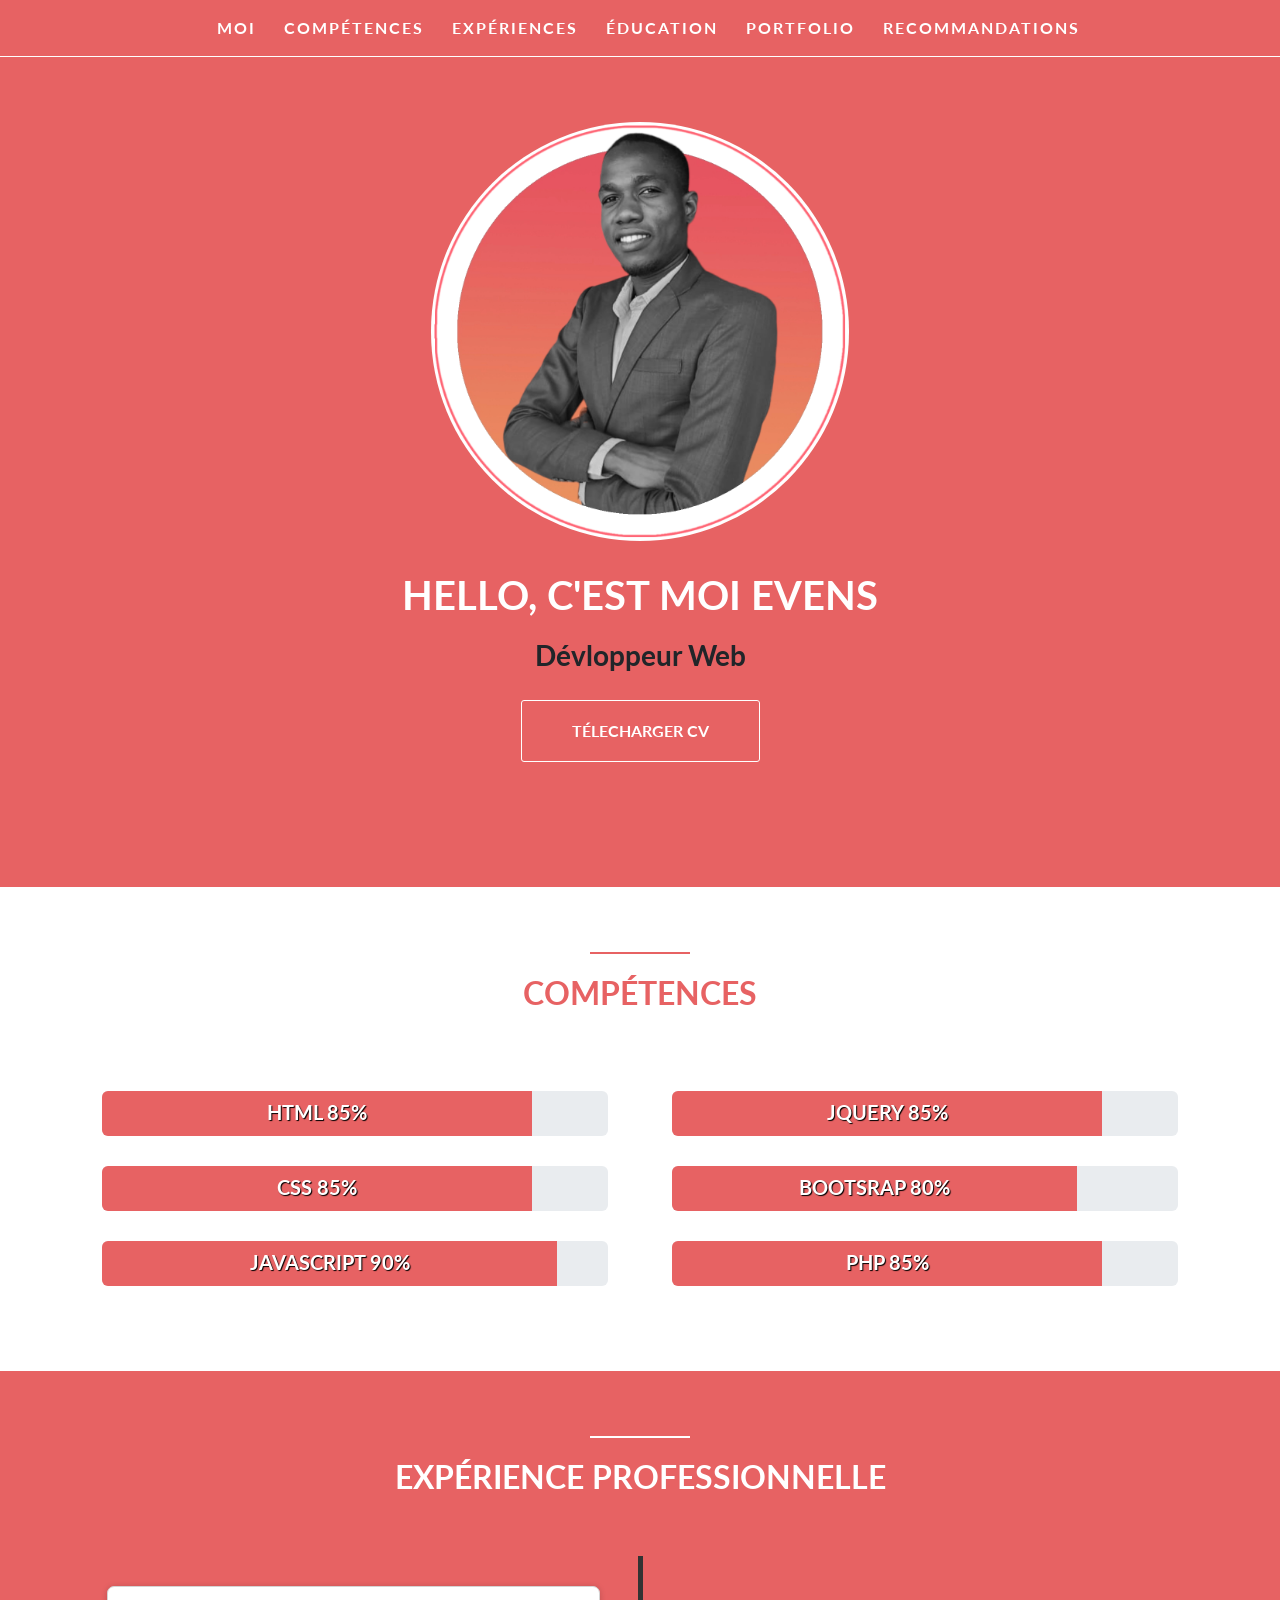
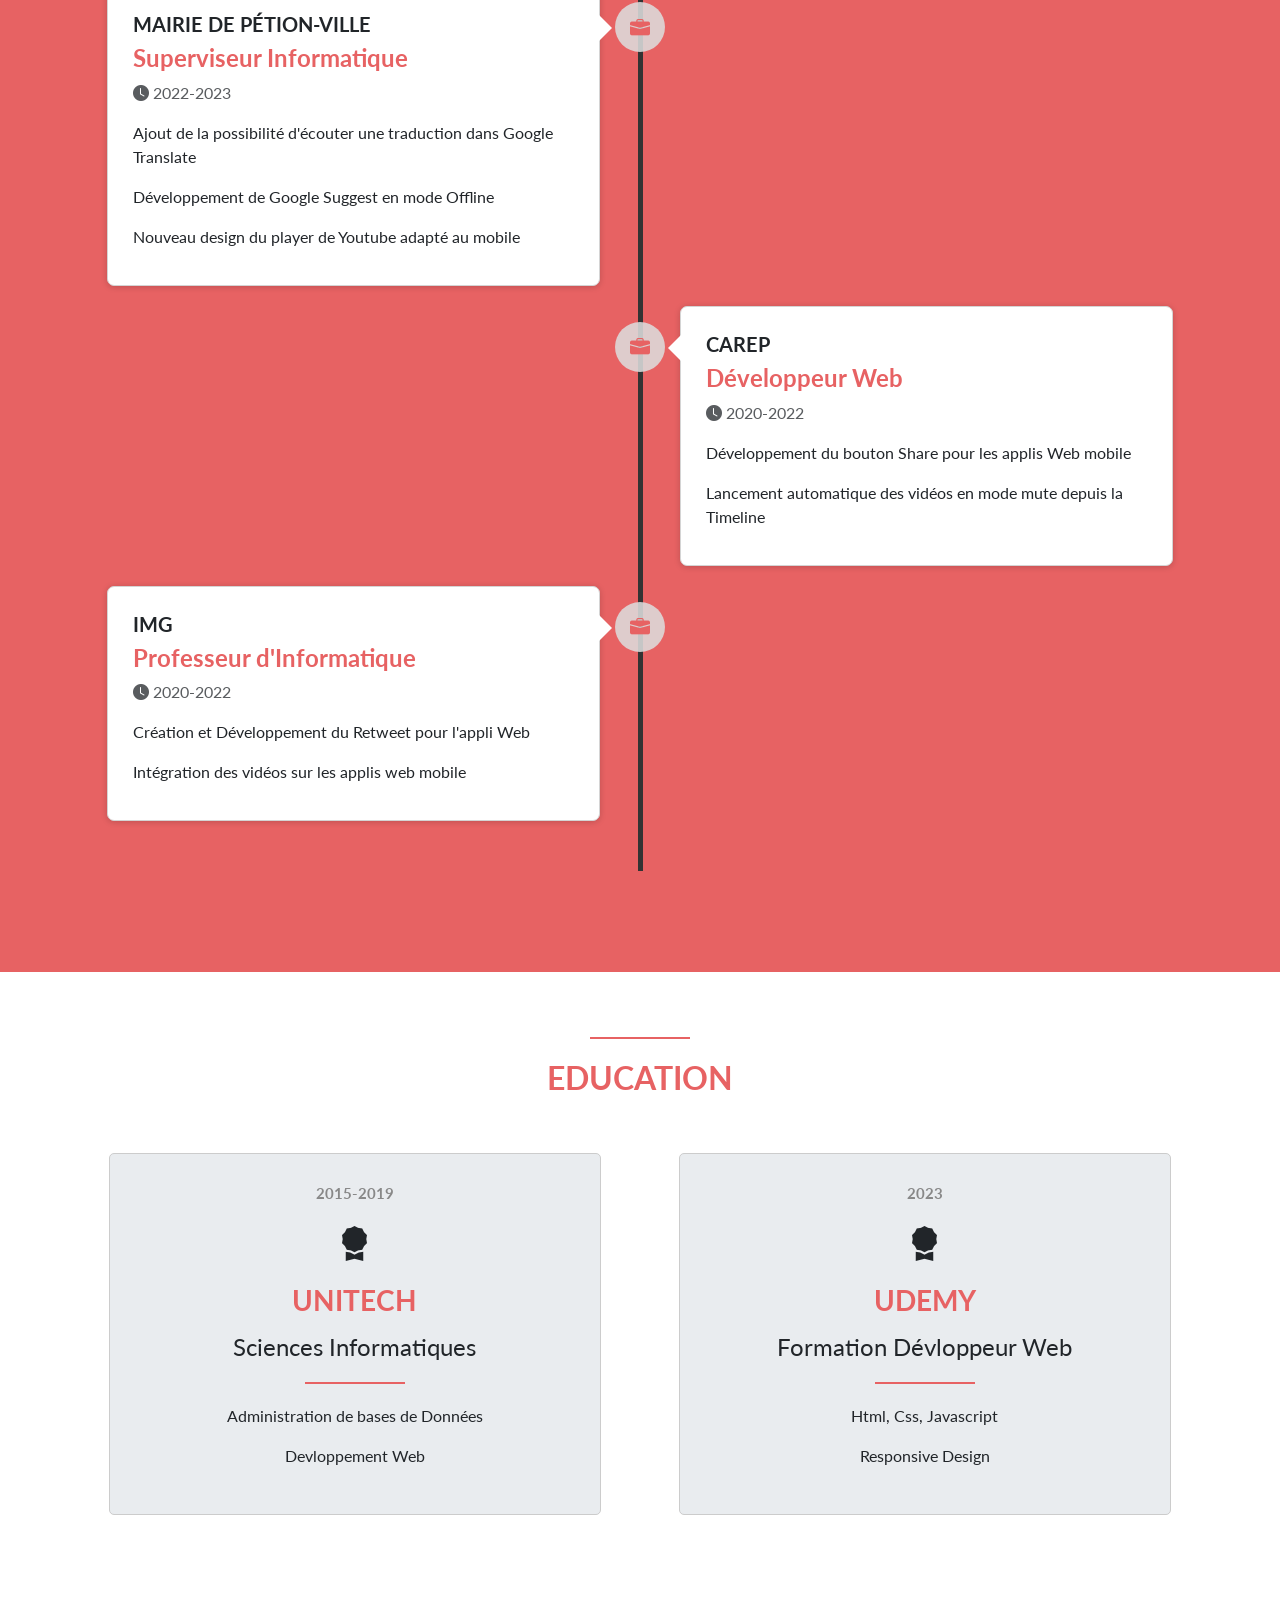
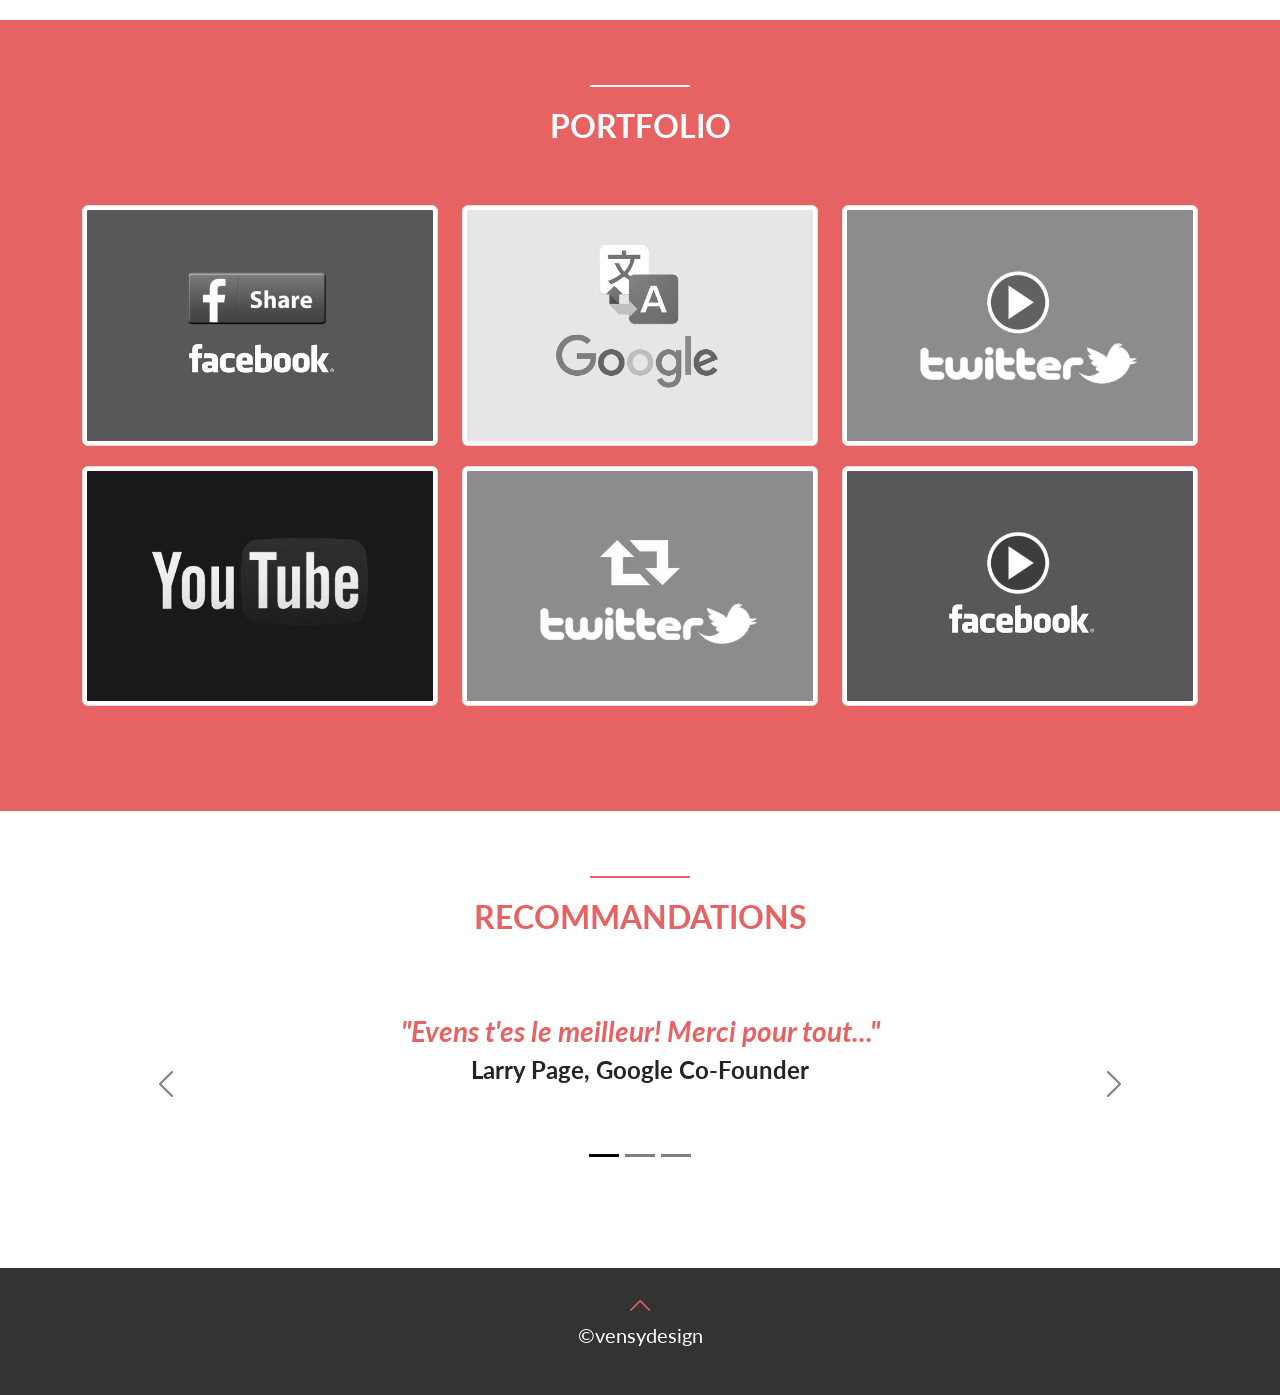
==== index.html @ 445df04b "version premiere portfolio" ====
<!DOCTYPE html>
<html lang="en">
<head>
    <meta charset="UTF-8">
    <meta name="viewport" content="width=device-width, initial-scale=1">
    <link href="https://cdn.jsdelivr.net/npm/bootstrap@5.3.2/dist/css/bootstrap.min.css" rel="stylesheet">
    <script src="https://cdn.jsdelivr.net/npm/bootstrap@5.3.2/dist/js/bootstrap.bundle.min.js"></script>
    <link rel="stylesheet" href="https://cdn.jsdelivr.net/npm/bootstrap-icons@1.11.2/font/bootstrap-icons.min.css">
    <link href="https://fonts.googleapis.com/css2?family=Lato:ital@1&display=swap" rel="stylesheet">
    <link rel="stylesheet" href="css/style.css">
    <script src="js/script.js"></script>
    <title>Cv Evens</title>
</head>
<body data-bs-spy="scroll" data-bs-target="#navbar-example2">
    <nav id="navbar-example2" class="navbar navbar-expand-lg navbar-dark sticky-top">
        <div   class="container-fluid">
          <a class="navbar-brand" href="#"></a>
          <button class="navbar-toggler" type="button" data-bs-toggle="collapse" data-bs-target="#navbarNavAltMarkup" aria-controls="navbarNavAltMarkup" aria-expanded="false" aria-label="Toggle navigation">
            <span class="navbar-toggler-icon"></span>
          </button>
          <div  class="collapse navbar-collapse" id="navbarNavAltMarkup">
            <div  class="navbar-nav">
              <a class="nav-link active" aria-current="page" href="#about">Moi</a>
              <a class="nav-link" href="#skills">Compétences</a>
              <a class="nav-link" href="#experience">Expériences</a>
              <a class="nav-link" href="#education">Éducation</a>
              <a class="nav-link" href="#portfolio">Portfolio</a>
              <a class="nav-link" href="#recommendations">Recommandations</a>

            </div>
          </div>
        </div>
    </nav>
    <section id="about" class="container-fluid">
      <div class="profil-picture">
         <img src="images/me.png" alt="pic-profil" width="400px" height="400px" class=" col-8 col-lg-4 rounded-circle">
      </div>
       <div class="heading">
           <h1>Hello, C'est moi Evens</h1>
           <h3>Dévloppeur Web</h3>
           <a href="docs/CV-EVENS-THES-update.pdf" class="button1">Télecharger CV</a>
       </div>
    </section>
    <section id="skills">
        <div class="divider"></div>
        <div class="heading">
            <h2>Compétences</h2>
        </div>
        <div class="container">
            <div class="row">
                <div class="col-lg-6">
                   <div class="progress" role="progressbar" aria-label="Example with label" aria-valuenow="85" aria-valuemin="0" aria-valuemax="100">
                        <div class="progress-bar" style="width: 85%">
                            <h5>
                                HTML 85%
                            </h5>
                        </div>
                  </div>
                  <div class="progress" role="progressbar" aria-label="Example with label" aria-valuenow="85" aria-valuemin="0" aria-valuemax="100">
                    <div class="progress-bar" style="width: 85%">
                        <h5>
                            CSS 85%
                        </h5>
                    </div>
                  </div>
                  <div class="progress" role="progressbar" aria-label="Example with label" aria-valuenow="90" aria-valuemin="0" aria-valuemax="100">
                    <div class="progress-bar" style="width: 90%">
                        <h5>
                            JAVASCRIPT 90%
                        </h5>
                    </div>
              </div>
                </div>
                <div class="col-lg-6">
                    <div class="progress" role="progressbar" aria-label="Example with label" aria-valuenow="85" aria-valuemin="0" aria-valuemax="100">
                        <div class="progress-bar" style="width: 85%">
                            <h5>
                                JQUERY 85%
                            </h5>
                        </div>
                  </div>
                  <div class="progress" role="progressbar" aria-label="Example with label" aria-valuenow="80" aria-valuemin="0" aria-valuemax="100">
                    <div class="progress-bar" style="width: 80%">
                        <h5>
                            BOOTSRAP 80%
                        </h5>
                    </div>
                 </div>
                 <div class="progress" role="progressbar" aria-label="Example with label" aria-valuenow="85" aria-valuemin="0" aria-valuemax="100">
                    <div class="progress-bar" style="width: 85%">
                        <h5>
                            PHP 85%
                        </h5>
                    </div>
              </div>
                </div>
            </div>
        </div>
    </section>
    <section id="experience">
        <div class="container">
            <div class="divider white"></div>
            <div class="heading">
                <h2>Expérience Professionnelle</h2>
            </div>
            <ul class="timeline">
                <li>
                    <div class="timeline-badge"><span class="bi bi-briefcase-fill"></span></div>
                    <div class="timeline-panel-container">
                        <div class="timeline-panel">
                           <div class="timeline-heading">
                            <h3>MAIRIE DE PÉTION-VILLE</h3>
                            <h4>Superviseur Informatique</h4>
                            <p class="text-muted"><span class="bi bi-clock-fill"></span> 2022-2023</p>
                           </div>
                           <div class="timeline-body">
                            <p>Ajout de la possibilité d'écouter une traduction dans Google Translate</p>
                            <p>Développement de Google Suggest en mode Offline</p>
                            <p>Nouveau design du player de Youtube adapté au mobile</p>
                           </div>
                        </div>
                    </div>
                </li>
                <li>
                    <div class="timeline-badge"><span class="bi bi-briefcase-fill"></span></div>
                    <div class="timeline-panel-container-inverted">
                        <div class="timeline-panel">
                           <div class="timeline-heading">
                            <h3>CAREP</h3>
                            <h4>Développeur Web</h4>
                            <p class="text-muted"><span class="bi bi-clock-fill"></span> 2020-2022</p>
                           </div>
                           <div class="timeline-body">
                            <p>Développement du bouton Share pour les applis Web mobile</p>
                            <p>Lancement automatique des vidéos en mode mute depuis la Timeline</p>
                           </div>
                        </div>
                    </div>
                </li>
                <li>
                    <div class="timeline-badge"><span class="bi bi-briefcase-fill"></span></div>
                    <div class="timeline-panel-container">
                        <div class="timeline-panel">
                           <div class="timeline-heading">
                            <h3>IMG</h3>
                            <h4>Professeur d'Informatique</h4>
                            <p class="text-muted"><span class="bi bi-clock-fill"></span> 2020-2022</p>
                           </div>
                           <div class="timeline-body">
                            <p>Création et Développement du Retweet pour l'appli Web</p>
                            <p>Intégration des vidéos sur les applis web mobile</p>
                           </div>
                        </div>
                    </div>
                </li>
            </ul>
        </div>
    </section>
    <section id="education">
        <div class="container">
            <div class="divider"></div>
            <div class="heading">
                <h2>Education</h2>
            </div>
            <div class="row">
                <div class="col-md-6">
                    <div class="education-block">
                        <h5>2015-2019</h5>
                        <span class="bi bi-award-fill"></span>
                        <h3>UNITECH</h3>
                        <h4>Sciences Informatiques</h4>
                        <div class="divider"></div>
                        <p>Administration de bases de Données</p>
                        <p>Devloppement Web</p>
                    </div>
                </div>
                <div class="col-md-6">
                    <div class="education-block">
                        <h5>2023</h5>
                        <span class="bi bi-award-fill"></span>
                        <h3>UDEMY</h3>
                        <h4>Formation Dévloppeur Web</h4>
                        <div class="divider"></div>
                        <p>Html, Css, Javascript </p>
                        <p>Responsive Design</p>
                    </div>
                </div>
            </div>
        </div>
    </section>
    <section id="portfolio">
       <div class="container">
         <div class="divider white"></div>
         <div class="heading">
             <h2>Portfolio</h2>
         </div>
          <div class="row">
              <div class="col-md-4">
                <a href="https://facebook.com" target="_blank" >
                   <img src="images/facebook_share.png" class="img-thumbnail" alt="facebook_share" >
                </a>
              </div>
              <div class="col-md-4">
                <a href="https://google.com" target="_blank" >
                   <img src="images/google_translate.png" class="img-thumbnail" alt="google_translate" >
                </a>
              </div>
              <div class="col-md-4">
                <a href="https://twitter.com" target="_blank" >
                   <img src="images/twitter_video.png" class="img-thumbnail" alt="twitter_video" >
                </a>
              </div>
          </div>
          <div class="row">
              <div class="col-md-4">
                <a href="https://youtube.com" target="_blank" >
                   <img src="images/youtube.png" class="img-thumbnail" alt="youtube" >
                </a>
              </div>
              <div class="col-md-4">
                <a href="https://twitter.com" target="_blank" >
                   <img src="images/twitter_retweet.png" class="img-thumbnail" alt="twitter_retweet" >
                </a>
              </div>
              <div class="col-md-4">
                <a href="https://facebook.com" target="_blank" >
                   <img src="images/facebook_video.png" class="img-thumbnail" alt="facebook_video" >
                </a>
              </div>
          </div>
      </div>
    </section>
    <section id="recommendations">
        <div class="container">
            <div class="divider"></div>
            <div class="heading">
                <h2>Recommandations</h2>
            </div>
            <div id="myCarousel" class="carousel slide text-center carousel carousel-dark slide" data-bs-ride="carousel">
                <div class="carousel-indicators">
                  <button type="button" data-bs-target="#myCarousel" data-bs-slide-to="0" class="active" aria-current="true" aria-label="Slide 1"></button>
                  <button type="button" data-bs-target="#myCarousel" data-bs-slide-to="1" aria-label="Slide 2"></button>
                  <button type="button" data-bs-target="#myCarousel" data-bs-slide-to="2" aria-label="Slide 3"></button>
                </div>
                <div class="carousel-inner">
                  <div class="carousel-item active"  >
                    <h3>"Evens t'es le meilleur! Merci pour tout..."</h3>
                    <h4>Larry Page, Google Co-Founder</h4>
                  </div>
                  <div class="carousel-item">
                    <h3>"Merci Evens de m'avoir appris à coder... Tout ça c'est grâce à toi!"</h3>
                    <h4>Mark Zuckerberg, Facebook Founder and CEO</h4>
                  </div>
                  <div class="carousel-item">
                    <h3>"L'esprit le plus créatif que j'ai vu de toute ma vie..."</h3>
                    <h4>Jack Dorsey, Twitter Founder and CEO</h4>
                  </div>
                </div>
                <button class="carousel-control-prev" type="button" data-bs-target="#myCarousel" data-bs-slide="prev">
                  <span class="carousel-control-prev-icon" aria-hidden="true"></span>
                  <span class="visually-hidden">Previous</span>
                </button>
                <button class="carousel-control-next" type="button" data-bs-target="#myCarousel" data-bs-slide="next">
                  <span class="carousel-control-next-icon" aria-hidden="true"></span>
                  <span class="visually-hidden">Next</span>
                </button>
              </div>
       </div>
    </section>
    <footer class="text-center">
        <a href="#about"><span class="bi-chevron-up"></span></a>
         <h5>©vensydesign</h5>
    </footer>
</body>
</html>
---- css/style.css ----
/*GENERAL*/
body{
    font-family: 'Lato', sans-serif;
}
h1,h2,h3,h4,h5,h6{
    font-weight: bold;
}
img{
    max-width: 100%;
    height: auto;
}
section{
   padding:65px 0 85px 0;
}
section .heading{
  text-align: center;
  padding-bottom: 40px;
}

section .heading h2{
   text-transform: uppercase;
}
ul{
    list-style: none;
}

.divider{
    width:100px;
    height: 2px;
    background-color: #e76263;
    margin: 0 auto 20px;
}

.divider.white{
    background-color: white;
}
/* NAVBAR */

.navbar{
    background-color: #e76263;
    letter-spacing: 2px;
    text-transform: uppercase;
    font-weight: bold;
    border-bottom: 1px solid white;
}

.navbar-nav {
    margin: 0 auto;
    text-align: center;
}

.nav-link{
    color: white !important;
    margin: 0 6px;
}

.nav-link .active, 
.nav-link:hover{
    background-color: white;
    color: #e76263 !important;
}

/*ABOUT*/
#about{
    background-color: #e76263;
}

.profil-picture{
    text-align: center;
    margin: 0px auto 30px;
}

#about .heading h1{
  color:#fff;
  text-transform: uppercase;
  margin-bottom: 20px;
}
 .button1{
    font-weight: bold;
    color:white;
    text-transform: uppercase;
    border: 1px solid white;
    padding: 18px 50px;
    display: inline-block;
    border-radius: 3px;
    text-decoration: none;
    margin-top: 20px;
    transition:all 0.3s ease-in 0s;
}
.button1:hover{
    background: white;
    color: #e76263;;
}

/* SKILLS */

#skills .heading h2{
    color:#e76263;
}

#skills .progress{
    height: 45px;
    margin: 30px  20px;
}
#skills .progress:last-child{
    margin-bottom: 0px;
}

#skills .progress-bar{
    background-color: #e76263;
}

#skills .progress-bar h5{
    text-shadow: 1px 1px 1px #000;
    margin-bottom: 3px;
}
/* Experiences */
#experience{
    background-color: #e76263; 
}

#experience .heading h2{
    color:#fff;
    text-transform: uppercase;
    margin-bottom: 20px;
  }

.timeline{
    padding: 30px 10px;
    position: relative;
}
.timeline::before{
    content: " ";
    top:0;
    bottom: 0;
    position: absolute;
    width: 5px;
    background-color: #333;
    left: 50%;
    margin-left: -2.5px;
}
.timeline>li{
    margin-bottom: 20px;
    position: relative;
}
.timeline>li:before, .timeline>li:after{
    content: " ";
    display: table;
}
.timeline>li:after{
    clear:both;
}

.timeline li .timeline-badge{
    color: #e76263;
    width: 50px;
    line-height: 50px;
    font-size: 20px;
    text-align: center;
    position: absolute;
    top:16px;
    left:50%;
    margin-left: -25px;
    background-color: #dddd;
    border-radius: 50%;
}

.timeline-panel-container{
    width: 50%;
    float: left;
}

.timeline-panel-container-inverted{
    width: 50%;
    float: right;
}
.timeline-panel{
    width: 90%;
    float: right;
    margin-right: 40px;
    border:1px solid #d4d4d4;
    border-radius:7px;
    padding:20px 25px;
    position: relative;
    box-shadow: 0 1px 6px rgba(0,0,0,0.175);
    background-color: #fff;
}

.timeline-panel-container-inverted .timeline-panel{
    float: left;
    margin-left: 40px;
}

.timeline-panel:after{
    position:absolute;
    top:27px;
    right: -13px;
    display: inline-block;
    border-top: 14px solid transparent;
    border-left:14px solid #fff ;
    border-right: 0 solid #fff;
    border-bottom:14px solid transparent;
    content:" ";
}
.timeline-panel-container-inverted .timeline-panel::after{
border-left-width: 0;
border-right-width:14px ;
left:-13px;
right:auto;
}

.timeline-heading h3{
    margin-top: 5px;
    font-size: 20px;
}

.timeline-heading h4{
   color: #e76263;
}
/* EDUCATION */

#education .heading h2{
    color:#e76263;
    margin: 15px 0px;
}
.education-block{
    width: 90%;
    margin:0 auto;
    text-align: center;
    padding: 30px;
    background: #e9ecef;
    border-radius: 5px;
    border: 1px solid #ccc;
    margin-bottom: 20px;
}
.education-block h5{
    color:#888;
    font-size: 15px;
    margin-bottom: 15px;
}
.education-block span{
    font-size: 35px;
}

.education-block h3{
    color:#e76263;
    margin: 15px 0px;
}
.education-block h4{
    margin-bottom: 20px;
    font-weight: normal;
}
/* PORTFOLIO */
#portfolio{
    background-color: #e76263; 
}

#portfolio .heading h2{
    color:#fff;
    text-transform: uppercase;
    margin-bottom: 20px;
  }

  #portfolio img{
    width: 100%;
    height:100%;
    filter:grayscale(100%);
    -webkit-filter: grayscale(100%);
  }

  #portfolio img:hover{
    filter:none;
    -webkit-filter:none;
  }

  #portfolio .col-md-4{
    margin-bottom: 20px;

  }

  /* RECOMMANDATIONS */

  #recommendations .heading h2{
        color:#e76263;  
  }

  #myCarousel .carousel-item {
     padding:30px 30px 90px;
  }

  #myCarousel .carousel-item h3 {
    color:#e76263;  
    font-style: italic;
  }

  /* Footer */
  footer{
   background-color:  #333;
   padding: 20px 0 40px;
  }

  footer span{
    color: #e76263;
    font-size: 25px;
    line-height: 35px;
  }
  footer span:hover{
    font-size: 27px;
  }

  footer h5{
    color: white;
    font-weight: normal;
  }
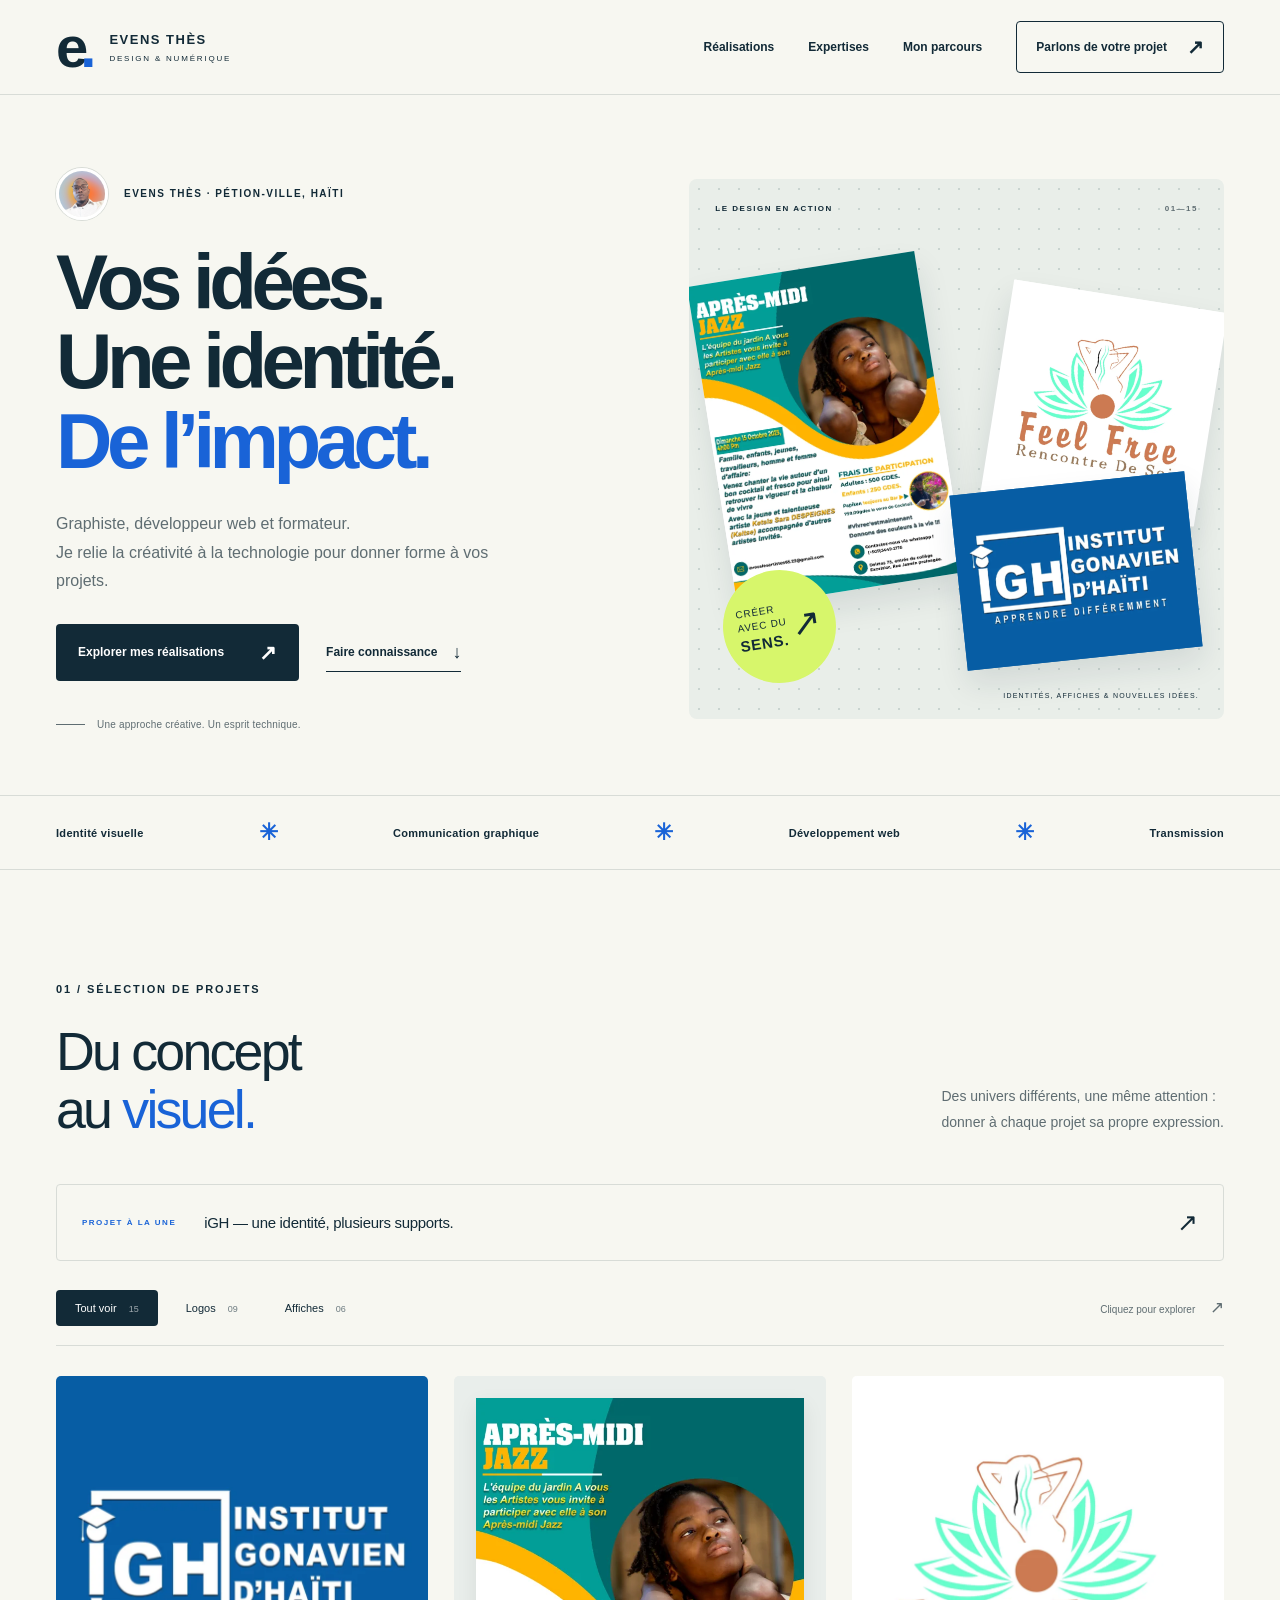
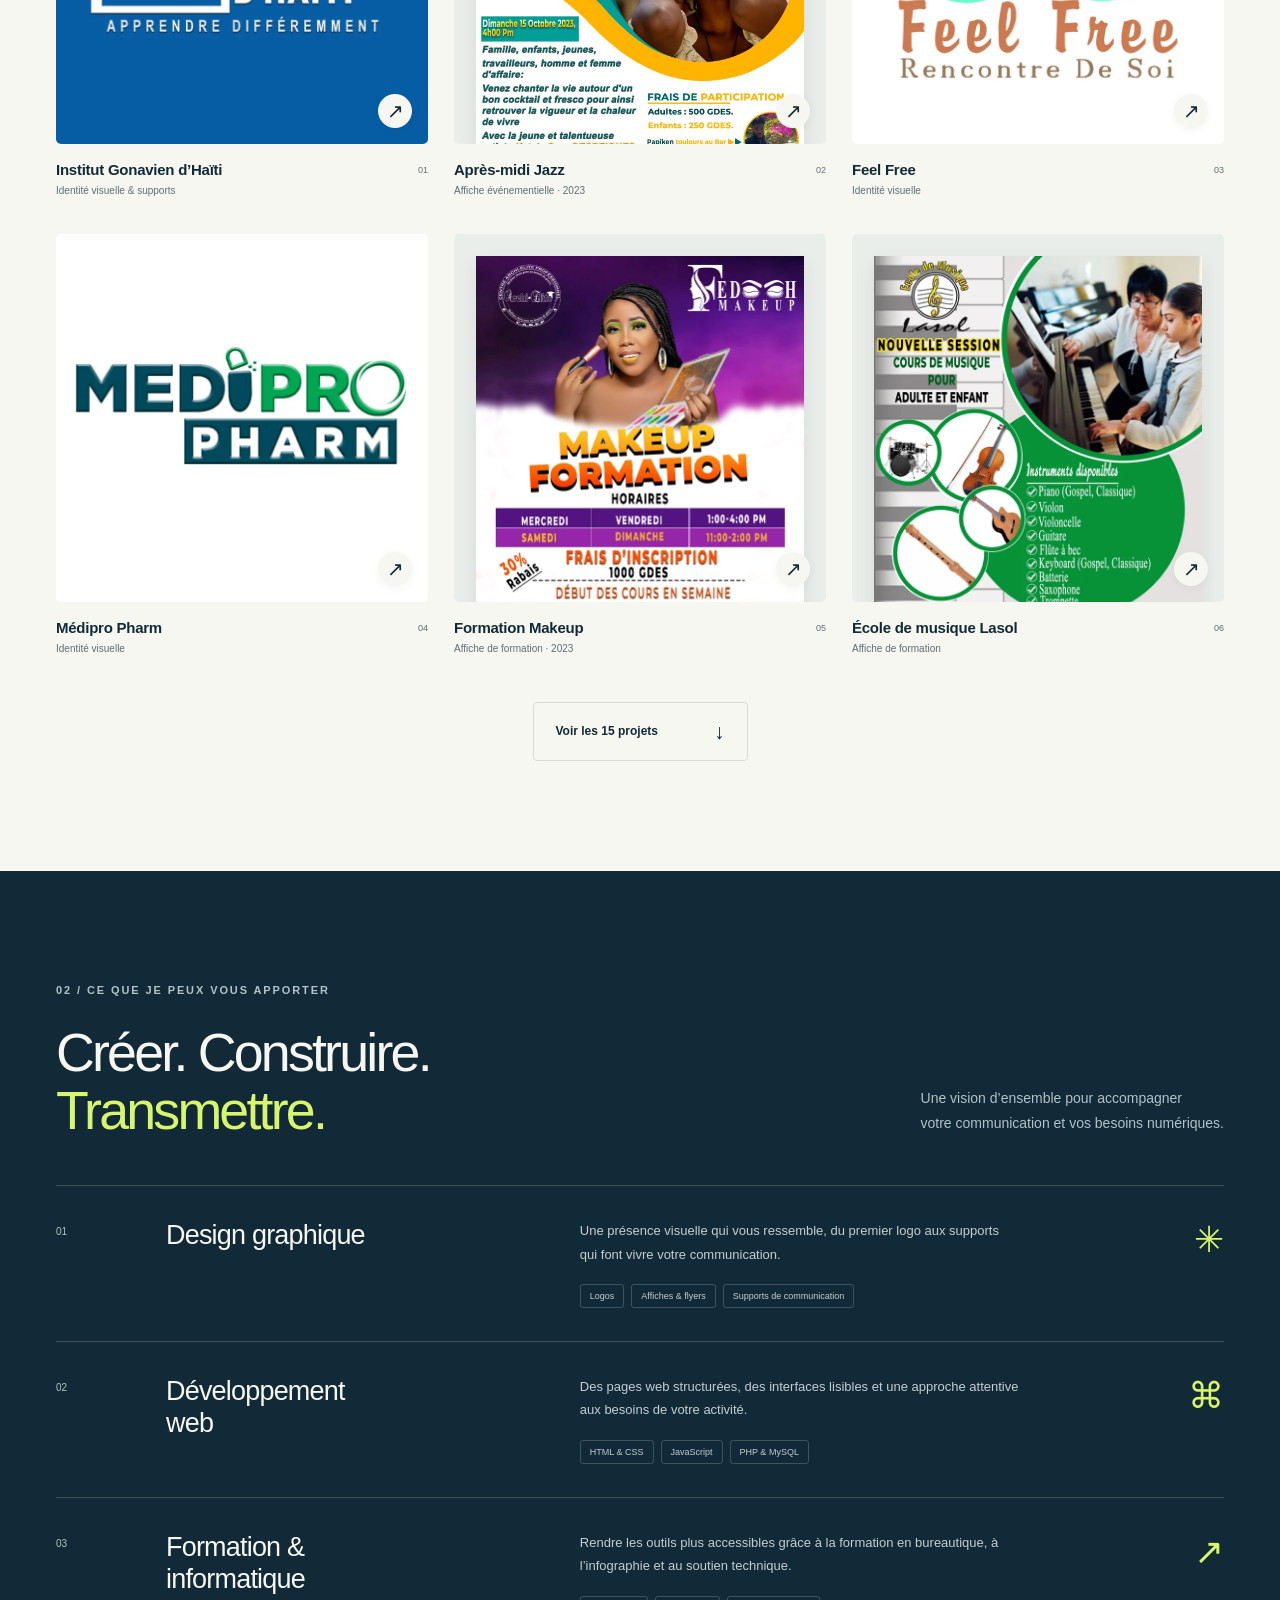
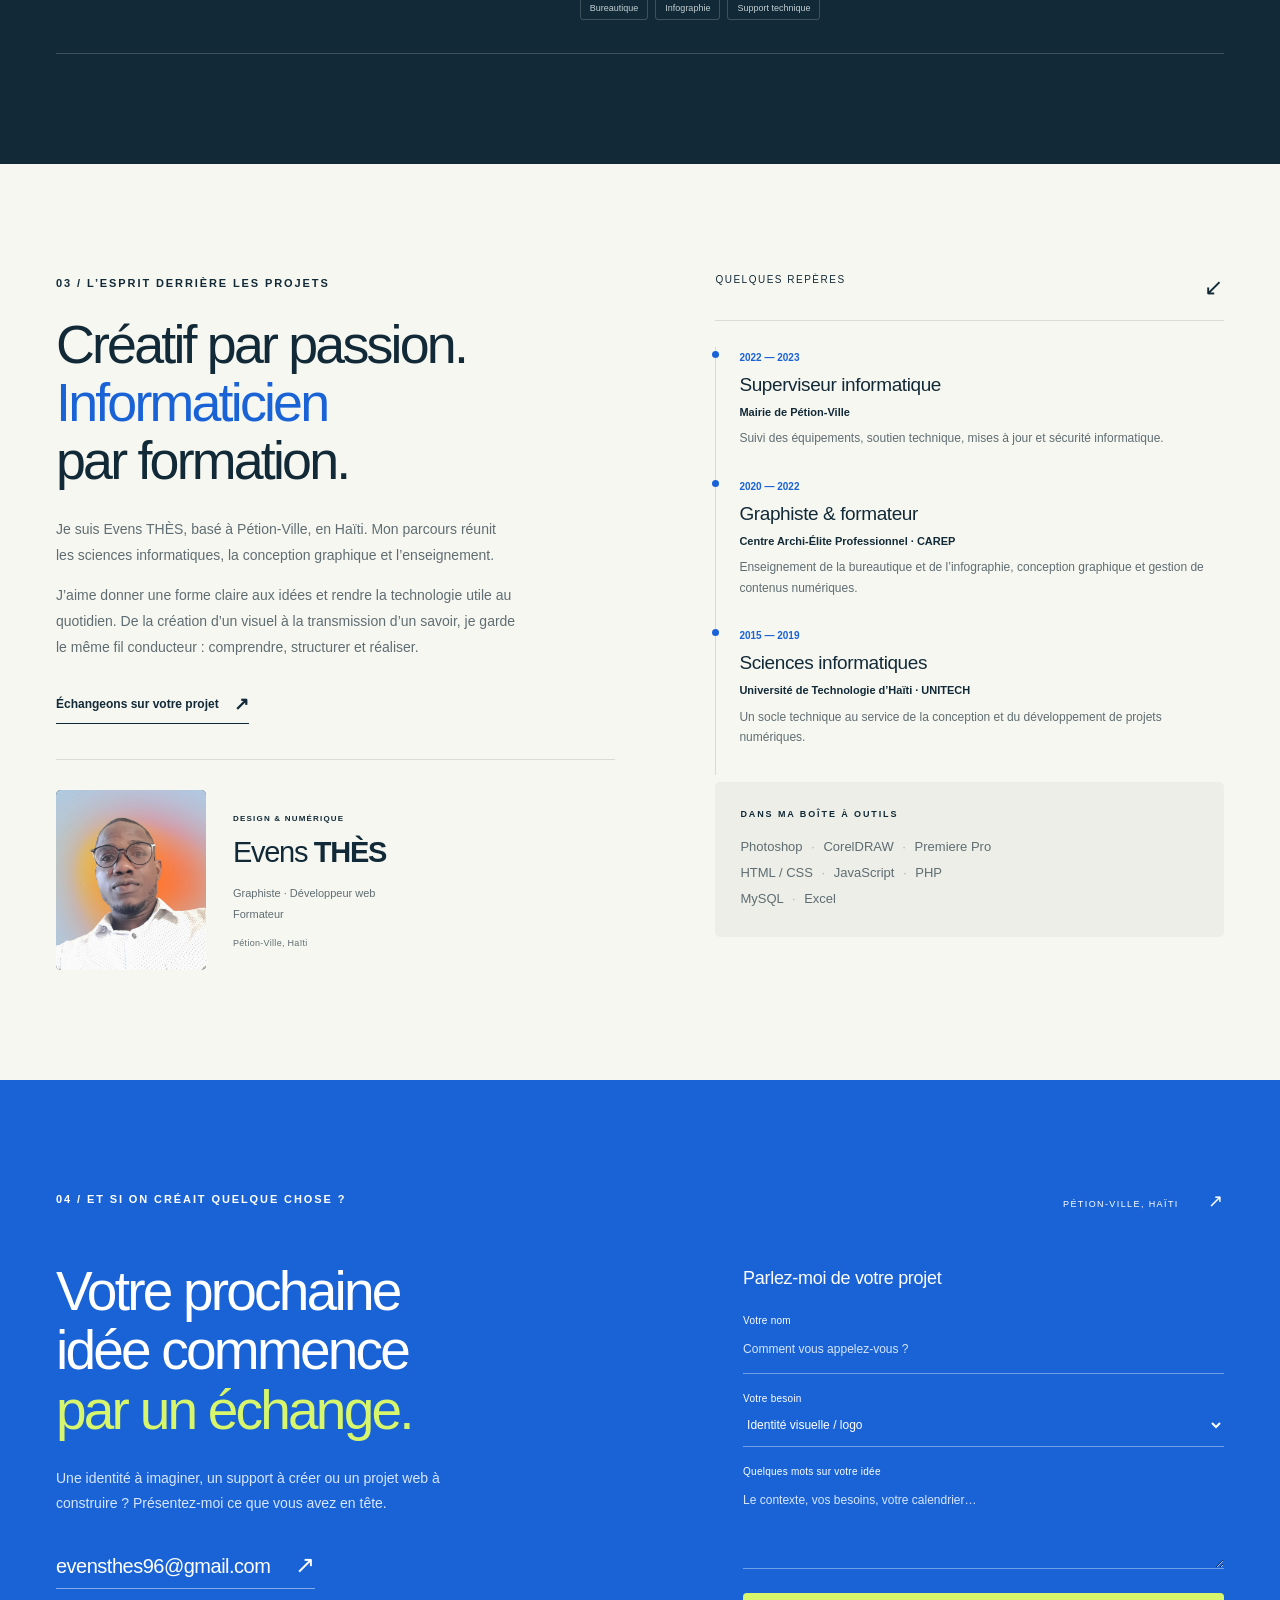
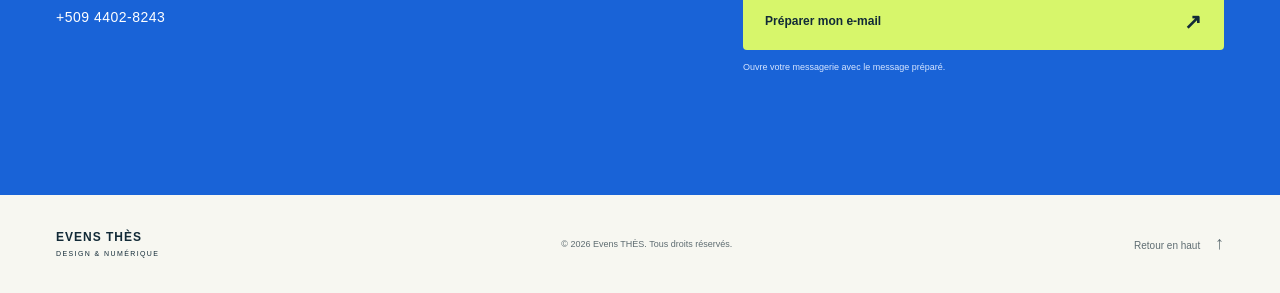
==== commit 9f82a64b: "Publier le nouveau portfolio d’Evens THÈS avec photo et projets graphiques" ====
--- a/index.html
+++ b/index.html
@@ -1,275 +1,58 @@
-<!DOCTYPE html>
-<html lang="en">
+<!doctype html>
+<html lang="fr">
 <head>
-    <meta charset="UTF-8">
-    <meta name="viewport" content="width=device-width, initial-scale=1">
-    <link href="https://cdn.jsdelivr.net/npm/bootstrap@5.3.2/dist/css/bootstrap.min.css" rel="stylesheet">
-    <script src="https://cdn.jsdelivr.net/npm/bootstrap@5.3.2/dist/js/bootstrap.bundle.min.js"></script>
-    <link rel="stylesheet" href="https://cdn.jsdelivr.net/npm/bootstrap-icons@1.11.2/font/bootstrap-icons.min.css">
-    <link href="https://fonts.googleapis.com/css2?family=Lato:ital@1&display=swap" rel="stylesheet">
-    <link rel="stylesheet" href="css/style.css">
-    <script src="js/script.js"></script>
-    <title>Cv Evens</title>
+<meta charset="UTF-8"><meta name="viewport" content="width=device-width, initial-scale=1">
+<title>Evens THÈS — Graphiste & développeur web en Haïti</title>
+<meta name="description" content="Portfolio d’Evens THÈS, graphiste, développeur web et formateur à Pétion-Ville, Haïti. Découvrez ses identités visuelles, affiches et son parcours informatique.">
+<meta name="theme-color" content="#122a37">
+<meta property="og:title" content="Evens THÈS — Design & numérique"><meta property="og:description" content="Des identités qui se remarquent. Des solutions qui servent. Découvrez mon univers graphique et numérique."><meta property="og:type" content="website"><meta property="og:image" content="assets/jazz.webp">
+<link rel="icon" type="image/svg+xml" href="assets/favicon.svg"><link rel="stylesheet" href="style.css">
+<script src="configuration.js" defer></script>
+<script src="projets.js" defer></script>
+<script src="app.js" defer></script>
 </head>
-<body data-bs-spy="scroll" data-bs-target="#navbar-example2">
-    <nav id="navbar-example2" class="navbar navbar-expand-lg navbar-dark sticky-top">
-        <div   class="container-fluid">
-          <a class="navbar-brand" href="#"></a>
-          <button class="navbar-toggler" type="button" data-bs-toggle="collapse" data-bs-target="#navbarNavAltMarkup" aria-controls="navbarNavAltMarkup" aria-expanded="false" aria-label="Toggle navigation">
-            <span class="navbar-toggler-icon"></span>
-          </button>
-          <div  class="collapse navbar-collapse" id="navbarNavAltMarkup">
-            <div  class="navbar-nav">
-              <a class="nav-link active" aria-current="page" href="#about">Moi</a>
-              <a class="nav-link" href="#skills">Compétences</a>
-              <a class="nav-link" href="#experience">Expériences</a>
-              <a class="nav-link" href="#education">Éducation</a>
-              <a class="nav-link" href="#portfolio">Portfolio</a>
-              <a class="nav-link" href="#recommendations">Recommandations</a>
-
-            </div>
-          </div>
-        </div>
-    </nav>
-    <section id="about" class="container-fluid">
-      <div class="profil-picture">
-         <img src="images/me.png" alt="pic-profil" width="400px" height="400px" class=" col-8 col-lg-4 rounded-circle">
-      </div>
-       <div class="heading">
-           <h1>Hello, C'est moi Evens</h1>
-           <h3>Dévloppeur Web</h3>
-           <a href="docs/CV-EVENS-THES-update.pdf" class="button1">Télecharger CV</a>
-       </div>
-    </section>
-    <section id="skills">
-        <div class="divider"></div>
-        <div class="heading">
-            <h2>Compétences</h2>
-        </div>
-        <div class="container">
-            <div class="row">
-                <div class="col-lg-6">
-                   <div class="progress" role="progressbar" aria-label="Example with label" aria-valuenow="85" aria-valuemin="0" aria-valuemax="100">
-                        <div class="progress-bar" style="width: 85%">
-                            <h5>
-                                HTML 85%
-                            </h5>
-                        </div>
-                  </div>
-                  <div class="progress" role="progressbar" aria-label="Example with label" aria-valuenow="85" aria-valuemin="0" aria-valuemax="100">
-                    <div class="progress-bar" style="width: 85%">
-                        <h5>
-                            CSS 85%
-                        </h5>
-                    </div>
-                  </div>
-                  <div class="progress" role="progressbar" aria-label="Example with label" aria-valuenow="90" aria-valuemin="0" aria-valuemax="100">
-                    <div class="progress-bar" style="width: 90%">
-                        <h5>
-                            JAVASCRIPT 90%
-                        </h5>
-                    </div>
-              </div>
-                </div>
-                <div class="col-lg-6">
-                    <div class="progress" role="progressbar" aria-label="Example with label" aria-valuenow="85" aria-valuemin="0" aria-valuemax="100">
-                        <div class="progress-bar" style="width: 85%">
-                            <h5>
-                                JQUERY 85%
-                            </h5>
-                        </div>
-                  </div>
-                  <div class="progress" role="progressbar" aria-label="Example with label" aria-valuenow="80" aria-valuemin="0" aria-valuemax="100">
-                    <div class="progress-bar" style="width: 80%">
-                        <h5>
-                            BOOTSRAP 80%
-                        </h5>
-                    </div>
-                 </div>
-                 <div class="progress" role="progressbar" aria-label="Example with label" aria-valuenow="85" aria-valuemin="0" aria-valuemax="100">
-                    <div class="progress-bar" style="width: 85%">
-                        <h5>
-                            PHP 85%
-                        </h5>
-                    </div>
-              </div>
-                </div>
-            </div>
-        </div>
-    </section>
-    <section id="experience">
-        <div class="container">
-            <div class="divider white"></div>
-            <div class="heading">
-                <h2>Expérience Professionnelle</h2>
-            </div>
-            <ul class="timeline">
-                <li>
-                    <div class="timeline-badge"><span class="bi bi-briefcase-fill"></span></div>
-                    <div class="timeline-panel-container">
-                        <div class="timeline-panel">
-                           <div class="timeline-heading">
-                            <h3>MAIRIE DE PÉTION-VILLE</h3>
-                            <h4>Superviseur Informatique</h4>
-                            <p class="text-muted"><span class="bi bi-clock-fill"></span> 2022-2023</p>
-                           </div>
-                           <div class="timeline-body">
-                            <p>Ajout de la possibilité d'écouter une traduction dans Google Translate</p>
-                            <p>Développement de Google Suggest en mode Offline</p>
-                            <p>Nouveau design du player de Youtube adapté au mobile</p>
-                           </div>
-                        </div>
-                    </div>
-                </li>
-                <li>
-                    <div class="timeline-badge"><span class="bi bi-briefcase-fill"></span></div>
-                    <div class="timeline-panel-container-inverted">
-                        <div class="timeline-panel">
-                           <div class="timeline-heading">
-                            <h3>CAREP</h3>
-                            <h4>Développeur Web</h4>
-                            <p class="text-muted"><span class="bi bi-clock-fill"></span> 2020-2022</p>
-                           </div>
-                           <div class="timeline-body">
-                            <p>Développement du bouton Share pour les applis Web mobile</p>
-                            <p>Lancement automatique des vidéos en mode mute depuis la Timeline</p>
-                           </div>
-                        </div>
-                    </div>
-                </li>
-                <li>
-                    <div class="timeline-badge"><span class="bi bi-briefcase-fill"></span></div>
-                    <div class="timeline-panel-container">
-                        <div class="timeline-panel">
-                           <div class="timeline-heading">
-                            <h3>IMG</h3>
-                            <h4>Professeur d'Informatique</h4>
-                            <p class="text-muted"><span class="bi bi-clock-fill"></span> 2020-2022</p>
-                           </div>
-                           <div class="timeline-body">
-                            <p>Création et Développement du Retweet pour l'appli Web</p>
-                            <p>Intégration des vidéos sur les applis web mobile</p>
-                           </div>
-                        </div>
-                    </div>
-                </li>
-            </ul>
-        </div>
-    </section>
-    <section id="education">
-        <div class="container">
-            <div class="divider"></div>
-            <div class="heading">
-                <h2>Education</h2>
-            </div>
-            <div class="row">
-                <div class="col-md-6">
-                    <div class="education-block">
-                        <h5>2015-2019</h5>
-                        <span class="bi bi-award-fill"></span>
-                        <h3>UNITECH</h3>
-                        <h4>Sciences Informatiques</h4>
-                        <div class="divider"></div>
-                        <p>Administration de bases de Données</p>
-                        <p>Devloppement Web</p>
-                    </div>
-                </div>
-                <div class="col-md-6">
-                    <div class="education-block">
-                        <h5>2023</h5>
-                        <span class="bi bi-award-fill"></span>
-                        <h3>UDEMY</h3>
-                        <h4>Formation Dévloppeur Web</h4>
-                        <div class="divider"></div>
-                        <p>Html, Css, Javascript </p>
-                        <p>Responsive Design</p>
-                    </div>
-                </div>
-            </div>
-        </div>
-    </section>
-    <section id="portfolio">
-       <div class="container">
-         <div class="divider white"></div>
-         <div class="heading">
-             <h2>Portfolio</h2>
-         </div>
-          <div class="row">
-              <div class="col-md-4">
-                <a href="https://facebook.com" target="_blank" >
-                   <img src="images/facebook_share.png" class="img-thumbnail" alt="facebook_share" >
-                </a>
-              </div>
-              <div class="col-md-4">
-                <a href="https://google.com" target="_blank" >
-                   <img src="images/google_translate.png" class="img-thumbnail" alt="google_translate" >
-                </a>
-              </div>
-              <div class="col-md-4">
-                <a href="https://twitter.com" target="_blank" >
-                   <img src="images/twitter_video.png" class="img-thumbnail" alt="twitter_video" >
-                </a>
-              </div>
-          </div>
-          <div class="row">
-              <div class="col-md-4">
-                <a href="https://youtube.com" target="_blank" >
-                   <img src="images/youtube.png" class="img-thumbnail" alt="youtube" >
-                </a>
-              </div>
-              <div class="col-md-4">
-                <a href="https://twitter.com" target="_blank" >
-                   <img src="images/twitter_retweet.png" class="img-thumbnail" alt="twitter_retweet" >
-                </a>
-              </div>
-              <div class="col-md-4">
-                <a href="https://facebook.com" target="_blank" >
-                   <img src="images/facebook_video.png" class="img-thumbnail" alt="facebook_video" >
-                </a>
-              </div>
-          </div>
-      </div>
-    </section>
-    <section id="recommendations">
-        <div class="container">
-            <div class="divider"></div>
-            <div class="heading">
-                <h2>Recommandations</h2>
-            </div>
-            <div id="myCarousel" class="carousel slide text-center carousel carousel-dark slide" data-bs-ride="carousel">
-                <div class="carousel-indicators">
-                  <button type="button" data-bs-target="#myCarousel" data-bs-slide-to="0" class="active" aria-current="true" aria-label="Slide 1"></button>
-                  <button type="button" data-bs-target="#myCarousel" data-bs-slide-to="1" aria-label="Slide 2"></button>
-                  <button type="button" data-bs-target="#myCarousel" data-bs-slide-to="2" aria-label="Slide 3"></button>
-                </div>
-                <div class="carousel-inner">
-                  <div class="carousel-item active"  >
-                    <h3>"Evens t'es le meilleur! Merci pour tout..."</h3>
-                    <h4>Larry Page, Google Co-Founder</h4>
-                  </div>
-                  <div class="carousel-item">
-                    <h3>"Merci Evens de m'avoir appris à coder... Tout ça c'est grâce à toi!"</h3>
-                    <h4>Mark Zuckerberg, Facebook Founder and CEO</h4>
-                  </div>
-                  <div class="carousel-item">
-                    <h3>"L'esprit le plus créatif que j'ai vu de toute ma vie..."</h3>
-                    <h4>Jack Dorsey, Twitter Founder and CEO</h4>
-                  </div>
-                </div>
-                <button class="carousel-control-prev" type="button" data-bs-target="#myCarousel" data-bs-slide="prev">
-                  <span class="carousel-control-prev-icon" aria-hidden="true"></span>
-                  <span class="visually-hidden">Previous</span>
-                </button>
-                <button class="carousel-control-next" type="button" data-bs-target="#myCarousel" data-bs-slide="next">
-                  <span class="carousel-control-next-icon" aria-hidden="true"></span>
-                  <span class="visually-hidden">Next</span>
-                </button>
-              </div>
-       </div>
-    </section>
-    <footer class="text-center">
-        <a href="#about"><span class="bi-chevron-up"></span></a>
-         <h5>©vensydesign</h5>
-    </footer>
-</body>
-</html>+<body>
+<a class="skip" href="#main">Aller au contenu</a>
+<header class="header"><div class="nav-wrap">
+<a class="brand" href="#accueil" aria-label="Evens THÈS, accueil"><span class="brand-symbol">e<span>.</span></span><span>EVENS THÈS<span class="brand-sub">DESIGN & NUMÉRIQUE</span></span></a>
+<button class="menu-toggle" aria-controls="navigation" aria-expanded="false" aria-label="Ouvrir le menu"><span></span><span></span></button>
+<nav id="navigation" aria-label="Navigation principale"><a href="#realisations">Réalisations</a><a href="#expertises">Expertises</a><a href="#parcours">Mon parcours</a><a class="nav-contact" href="#contact">Parlons de votre projet <span aria-hidden="true">↗</span></a></nav>
+</div></header>
+<main id="main">
+<section class="hero wrap" id="accueil">
+<div class="hero-copy"><p class="eyebrow"><img class="hero-avatar" data-profile-photo src="assets/photo-profil.webp" alt="Portrait d’Evens THÈS" width="52" height="52"> EVENS THÈS · PÉTION-VILLE, HAÏTI</p>
+<h1>Vos idées.<br>Une identité.<br><span>De l’impact.</span></h1>
+<p class="hero-intro">Graphiste, développeur web et formateur.<br>Je relie la créativité à la technologie pour donner forme à vos projets.</p>
+<div class="hero-actions"><a class="button primary" href="#realisations">Explorer mes réalisations <span aria-hidden="true">↗</span></a><a class="text-link" href="#parcours">Faire connaissance <span aria-hidden="true">↓</span></a></div>
+<div class="hero-note"><span class="note-line"></span> Une approche créative. Un esprit technique.</div></div>
+<div class="hero-art" aria-label="Aperçu de mes créations graphiques"><div class="art-grid"></div><div class="art-label">LE DESIGN EN ACTION <span>01—15</span></div>
+<button class="hero-piece hero-jazz" data-project="jazz" aria-label="Découvrir l’affiche Après-midi Jazz"><img src="assets/jazz-thumb.webp" alt="Affiche Après-midi Jazz" width="566" height="800" fetchpriority="high"></button>
+<button class="hero-piece hero-feel" data-project="feel-free" aria-label="Découvrir le logo Feel Free"><img src="assets/feel-free-thumb.webp" alt="Identité visuelle Feel Free" width="740" height="750"></button>
+<button class="hero-piece hero-igh" data-project="igh" aria-label="Découvrir le logo Institut Gonavien d’Haïti"><img src="assets/igh-thumb.webp" alt="Identité visuelle IGH" width="750" height="750"></button>
+<div class="round-note" aria-hidden="true"><span>CRÉER<br>AVEC DU<br><strong>SENS.</strong></span><b>↗</b></div><p class="art-footer">IDENTITÉS, AFFICHES & NOUVELLES IDÉES.</p></div>
+</section>
+<div class="discipline-band"><div class="wrap"><span>Identité visuelle</span><i>✳</i><span>Communication graphique</span><i>✳</i><span>Développement web</span><i>✳</i><span>Transmission</span></div></div>
+<section class="work-section wrap section" id="realisations">
+<div class="section-heading"><div><p class="eyebrow">01 / SÉLECTION DE PROJETS</p><h2>Du concept<br>au <em>visuel.</em></h2></div><p class="section-lead">Des univers différents, une même attention :<br>donner à chaque projet sa propre expression.</p></div>
+<a class="featured-link" href="projet-igh.html"><span>PROJET À LA UNE</span><strong>iGH — une identité, plusieurs supports.</strong><span class="featured-arrow" aria-hidden="true">↗</span></a>
+<div class="filter-bar"><div class="filters" role="group" aria-label="Filtrer les réalisations"><button class="filter active" data-filter="all" aria-pressed="true">Tout voir <span>15</span></button><button class="filter" data-filter="logos" aria-pressed="false">Logos <span>09</span></button><button class="filter" data-filter="affiches" aria-pressed="false">Affiches <span>06</span></button></div><span class="filter-hint">Cliquez pour explorer <span aria-hidden="true">↗</span></span></div>
+<p class="sr-only" role="status" id="work-status"></p><div class="work-grid" id="work-grid"></div>
+<div class="more-wrap"><button class="button outline" id="more-projects">Voir les 15 projets <span aria-hidden="true">↓</span></button></div>
+<noscript><p>Découvrez quelques créations ci-dessus. Activez JavaScript pour afficher la galerie complète.</p></noscript>
+</section>
+<section class="expertise-section section" id="expertises"><div class="wrap"><div class="section-heading"><div><p class="eyebrow">02 / CE QUE JE PEUX VOUS APPORTER</p><h2>Créer. Construire.<br><em>Transmettre.</em></h2></div><p class="section-lead">Une vision d’ensemble pour accompagner<br>votre communication et vos besoins numériques.</p></div>
+<div class="service-list">
+<article class="service"><span class="service-num">01</span><h3>Design graphique</h3><div><p>Une présence visuelle qui vous ressemble, du premier logo aux supports qui font vivre votre communication.</p><div class="tags"><span>Logos</span><span>Affiches & flyers</span><span>Supports de communication</span></div></div><span class="service-icon" aria-hidden="true">✳</span></article>
+<article class="service"><span class="service-num">02</span><h3>Développement <br>web</h3><div><p>Des pages web structurées, des interfaces lisibles et une approche attentive aux besoins de votre activité.</p><div class="tags"><span>HTML & CSS</span><span>JavaScript</span><span>PHP & MySQL</span></div></div><span class="service-icon" aria-hidden="true">⌘</span></article>
+<article class="service"><span class="service-num">03</span><h3>Formation & <br>informatique</h3><div><p>Rendre les outils plus accessibles grâce à la formation en bureautique, à l’infographie et au soutien technique.</p><div class="tags"><span>Bureautique</span><span>Infographie</span><span>Support technique</span></div></div><span class="service-icon" aria-hidden="true">↗</span></article>
+</div></div></section>
+<section class="about-section wrap section" id="parcours"><div class="about-intro"><p class="eyebrow">03 / L’ESPRIT DERRIÈRE LES PROJETS</p><h2>Créatif par passion.<br><em>Informaticien</em><br>par formation.</h2><p>Je suis Evens THÈS, basé à Pétion-Ville, en Haïti. Mon parcours réunit les sciences informatiques, la conception graphique et l’enseignement.</p><p>J’aime donner une forme claire aux idées et rendre la technologie utile au quotidien. De la création d’un visuel à la transmission d’un savoir, je garde le même fil conducteur : comprendre, structurer et réaliser.</p><a class="text-link" href="#contact">Échangeons sur votre projet <span aria-hidden="true">↗</span></a><figure class="profile-card"><div class="profile-photo-wrap"><img id="profile-photo" data-profile-photo src="assets/photo-profil.webp" alt="Portrait d’Evens THÈS" width="400" height="480" loading="lazy"></div><figcaption><span class="eyebrow">DESIGN & NUMÉRIQUE</span><span class="profile-name">Evens <strong>THÈS</strong></span><span class="profile-role">Graphiste · Développeur web<br>Formateur</span><span class="profile-place">Pétion-Ville, Haïti</span></figcaption></figure></div>
+<div class="about-details"><div class="detail-title">QUELQUES REPÈRES <span aria-hidden="true">↙</span></div>
+<ol class="timeline"><li><span class="date">2022 — 2023</span><h3>Superviseur informatique</h3><p class="org">Mairie de Pétion-Ville</p><p>Suivi des équipements, soutien technique, mises à jour et sécurité informatique.</p></li><li><span class="date">2020 — 2022</span><h3>Graphiste & formateur</h3><p class="org">Centre Archi-Élite Professionnel · CAREP</p><p>Enseignement de la bureautique et de l’infographie, conception graphique et gestion de contenus numériques.</p></li><li><span class="date">2015 — 2019</span><h3>Sciences informatiques</h3><p class="org">Université de Technologie d’Haïti · UNITECH</p><p>Un socle technique au service de la conception et du développement de projets numériques.</p></li></ol>
+<div class="toolbox"><p class="eyebrow">DANS MA BOÎTE À OUTILS</p><p>Photoshop <span>·</span> CorelDRAW <span>·</span> Premiere Pro<br>HTML / CSS <span>·</span> JavaScript <span>·</span> PHP<br>MySQL <span>·</span> Excel</p></div></div></section>
+<section class="contact-section section" id="contact"><div class="wrap"><div class="contact-top"><p class="eyebrow">04 / ET SI ON CRÉAIT QUELQUE CHOSE ?</p><span>PÉTION-VILLE, HAÏTI <span aria-hidden="true">↗</span></span></div><div class="contact-layout"><div><h2>Votre prochaine<br>idée commence<br><em>par un échange.</em></h2><p>Une identité à imaginer, un support à créer ou un projet web à construire ? Présentez-moi ce que vous avez en tête.</p><a class="email-link" href="mailto:evensthes96@gmail.com">evensthes96@gmail.com <span aria-hidden="true">↗</span></a><a class="phone-link" href="tel:+50944028243">+509 4402-8243</a></div>
+<form class="contact-form" id="contact-form"><h3>Parlez-moi de votre projet</h3><label for="name">Votre nom</label><input name="name" id="name" autocomplete="name" required placeholder="Comment vous appelez-vous ?" maxlength="100"><label for="subject">Votre besoin</label><select name="subject" id="subject"><option>Identité visuelle / logo</option><option>Affiche / communication</option><option>Projet web</option><option>Formation / informatique</option><option>Autre projet</option></select><label for="message">Quelques mots sur votre idée</label><textarea name="message" id="message" required rows="3" placeholder="Le contexte, vos besoins, votre calendrier…" maxlength="3000"></textarea><button class="button lime" type="submit">Préparer mon e-mail <span aria-hidden="true">↗</span></button><p class="form-note" id="form-note" role="status">Ouvre votre messagerie avec le message préparé.</p></form></div></div></section>
+</main>
+<footer class="footer wrap"><a class="footer-name" href="#accueil">EVENS THÈS<span>DESIGN & NUMÉRIQUE</span></a><p>© <span id="year">2026</span> Evens THÈS. Tous droits réservés.</p><a href="#accueil">Retour en haut <span aria-hidden="true">↑</span></a></footer>
+<dialog id="project-dialog" aria-labelledby="dialog-title"><div class="dialog-toolbar"><span id="dialog-counter"></span><button class="icon-button" id="dialog-close" aria-label="Fermer le projet">✕</button></div><div class="dialog-body"><div class="dialog-image-wrap"><img id="dialog-image" src="assets/igh.webp" alt=""><button class="variant-button" id="variant-button" hidden>Voir la version sur fond blanc</button></div><div class="dialog-info"><p class="eyebrow" id="dialog-type"></p><h2 id="dialog-title"></h2><p id="dialog-description"></p><p class="dialog-role">Mon rôle <strong>Conception graphique</strong></p><a class="text-link" id="dialog-original" href="assets/igh.webp" target="_blank" rel="noopener">Ouvrir l’image <span aria-hidden="true">↗</span></a><a class="button primary case-link" id="dialog-case" href="projet-igh.html" hidden>Voir le projet complet <span aria-hidden="true">↗</span></a><div class="dialog-arrows"><button class="icon-button" id="project-prev" aria-label="Projet précédent">←</button><button class="icon-button" id="project-next" aria-label="Projet suivant">→</button></div><p class="dialog-tip">Utilisez aussi les flèches du clavier pour naviguer.</p></div></div></dialog>
+</body></html>
--- a/style.css
+++ b/style.css
@@ -0,0 +1,25 @@
+:root{--ink:#122a37;--paper:#f7f7f1;--blue:#1963d7;--lime:#d7f66b;--muted:#5f6d72;--line:#d8dcd7;--white:#fff}*{box-sizing:border-box}[hidden]{display:none!important}html{scroll-behavior:smooth;scroll-padding-top:104px}body{margin:0;background:var(--paper);color:var(--ink);font-family:Arial,Helvetica,sans-serif;-webkit-font-smoothing:antialiased}button,input,textarea,select{font:inherit}button,a{-webkit-tap-highlight-color:transparent}a{color:inherit;text-decoration:none}button{cursor:pointer;color:inherit}button:disabled{cursor:default}a:focus-visible,button:focus-visible,input:focus-visible,select:focus-visible,textarea:focus-visible{outline:3px solid var(--blue);outline-offset:5px}img{display:block;max-width:100%;height:auto}button{border:0}::selection{background:var(--lime);color:var(--ink)}.wrap{width:min(1320px,calc(100% - 112px));margin-inline:auto}.section{padding-block:110px}.eyebrow{font-size:11px;font-weight:700;letter-spacing:1.9px;line-height:1.7;margin:0 0 23px}.header{background:rgba(247,247,241,.97);border-bottom:1px solid var(--line);position:sticky;top:0;z-index:20}.nav-wrap{height:94px;width:min(1440px,calc(100% - 112px));margin:auto;display:flex;justify-content:space-between;align-items:center}.brand{display:flex;align-items:center;gap:13px;font-size:13px;font-weight:800;letter-spacing:1.5px}.brand-symbol{font-size:58px;letter-spacing:-8px;font-weight:900;line-height:.9;margin-right:8px}.brand-symbol span{color:var(--blue)}.brand-sub{display:block;font-size:8px;font-weight:400;letter-spacing:1.8px;margin-top:7px}nav{display:flex;align-items:center;gap:34px;font-size:12px;font-weight:600}nav>a:not(.nav-contact){padding-block:14px;border-bottom:1px solid transparent}nav>a:hover,nav>a.current{color:var(--blue)}nav>a.current{border-bottom-color:var(--blue)}.nav-contact{padding:13px 19px;border:1px solid var(--ink);border-radius:4px;display:flex;gap:20px;align-items:center}.nav-contact:hover{background:var(--ink);color:white}.nav-contact span{font-size:20px}.menu-toggle{display:none}.hero{min-height:700px;display:grid;grid-template-columns:1.1fr 1fr;gap:20px;padding-block:70px 62px;align-items:center}.hero .eyebrow{font-size:10px;letter-spacing:1.5px;display:flex;align-items:center;gap:9px}.status-dot{width:7px;height:7px;border-radius:100%;background:var(--blue)}h1{font-size:clamp(58px,6.1vw,90px);letter-spacing:-5.5px;line-height:1.02;font-weight:700;margin:0 0 28px}h1>span{color:var(--blue)}.hero-intro{font-size:16px;line-height:1.8;color:var(--muted);max-width:440px;margin:0 0 28px}.hero-actions{display:flex;align-items:center;gap:27px}.button{display:inline-flex;align-items:center;justify-content:space-between;gap:35px;font-size:12px;font-weight:600;border-radius:4px;padding:18px 22px;line-height:1.4;min-height:52px;transition:background .2s,transform .2s}.button:hover{transform:translateY(-2px)}.button span{font-size:21px;line-height:1}.primary{background:var(--ink);color:white}.primary:hover{background:var(--blue)}.text-link{font-size:12px;font-weight:600;display:inline-flex;gap:15px;align-items:center;border-bottom:1px solid var(--ink);padding-block:8px}.text-link:hover{color:var(--blue);border-color:var(--blue)}.text-link span{font-size:18px}.hero-note{font-size:10px;letter-spacing:.2px;color:var(--muted);display:flex;align-items:center;gap:12px;margin-top:38px}.note-line{width:29px;height:1px;background:var(--muted)}.hero-art{height:540px;position:relative;isolation:isolate;background:#e9eee9;margin-left:12px;overflow:hidden;border-radius:8px}.art-grid{position:absolute;inset:0;opacity:.5;background-image:radial-gradient(#a9b9b6 1px,transparent 1px);background-size:20px 20px}.art-label{position:absolute;left:26px;right:26px;top:25px;font-size:8px;letter-spacing:1.5px;font-weight:700;display:flex;justify-content:space-between}.art-label span{color:var(--muted)}.hero-piece{position:absolute;box-shadow:0 15px 30px #122a371a;padding:0;background:white;transition:transform .3s}.hero-piece img{width:100%;height:100%;object-fit:contain}.hero-jazz{height:325px;width:230px;left:22px;top:88px;transform:rotate(-9deg);z-index:1}.hero-jazz:hover{transform:rotate(-5deg) translateY(-6px)}.hero-feel{height:216px;width:216px;right:12px;top:116px;transform:rotate(9deg);z-index:2}.hero-feel:hover{transform:rotate(5deg) translateY(-6px)}.hero-igh{height:176px;width:236px;right:30px;bottom:60px;transform:rotate(-6deg);z-index:3;background:#0d62a3}.hero-igh img{object-fit:cover}.hero-igh:hover{transform:rotate(-2deg) translateY(-6px)}.round-note{position:absolute;z-index:4;left:34px;bottom:36px;background:var(--lime);width:113px;height:113px;border-radius:50%;display:flex;justify-content:center;align-items:center;gap:4px;transform:rotate(-9deg)}.round-note span{font-size:10px;line-height:1.4;letter-spacing:.8px}.round-note strong{font-size:15px}.round-note b{font-size:36px;font-weight:400}.art-footer{position:absolute;bottom:13px;right:25px;font-size:7px;letter-spacing:1.2px}.discipline-band{border-block:1px solid var(--line)}.discipline-band .wrap{display:flex;align-items:center;justify-content:space-between;gap:25px;padding-block:23px;font-size:11px;font-weight:600;letter-spacing:.3px}.discipline-band i{font-size:23px;font-style:normal;color:var(--blue)}.section-heading{display:flex;align-items:flex-end;justify-content:space-between;gap:40px;margin-bottom:46px}h2{font-size:clamp(40px,4.2vw,61px);font-weight:500;line-height:1.08;letter-spacing:-2.8px;margin:0}h2 em{font-style:normal;color:var(--blue)}.section-lead{font-size:14px;line-height:1.8;color:var(--muted);max-width:390px;margin:0 0 3px}.filter-bar{display:flex;justify-content:space-between;align-items:center;margin-bottom:30px;border-bottom:1px solid var(--line);padding-bottom:19px}.filters{display:flex;gap:9px}.filter{background:transparent;padding:11px 18px;border-radius:4px;border:1px solid transparent;font-size:11px}.filter span{font-size:9px;opacity:.6;margin-left:9px}.filter.active{background:var(--ink);color:white}.filter:not(.active):hover{border-color:var(--line)}.filter-hint{font-size:10px;color:var(--muted)}.filter-hint span{margin-left:12px;font-size:17px}.work-grid{display:grid;grid-template-columns:repeat(3,1fr);gap:38px 26px}.work-card{min-width:0}.work-button{display:block;width:100%;padding:0;text-align:left;background:transparent}.work-image{aspect-ratio:1/.99;overflow:hidden;border-radius:5px;position:relative;background:#fff;display:grid;place-items:center}.work-image img{width:100%;height:100%;object-fit:contain;transition:transform .5s}.work-card[data-category="affiches"] .work-image{background:#e9eeeb;padding:22px}.work-card[data-category="affiches"] .work-image img{width:auto;max-width:100%;max-height:100%;object-fit:contain;box-shadow:0 8px 20px #00000014}.work-card[data-project="igh"] .work-image{background:#0e61a3}.work-card[data-project="igh"] img{object-fit:cover}.work-button:hover .work-image img{transform:scale(1.035)}.work-open{position:absolute;bottom:16px;right:16px;background:var(--paper);border-radius:50%;width:34px;height:34px;display:grid;place-items:center;box-shadow:0 2px 10px #0000000c;font-size:20px;transition:background .2s}.work-button:hover .work-open{background:var(--lime)}.work-meta{display:flex;justify-content:space-between;align-items:center;margin-top:17px;gap:15px}.work-meta h3{font-size:15px;font-weight:600;letter-spacing:-.25px;margin:0}.work-meta>span{font-size:9px;color:var(--muted)}.work-type{font-size:10px;color:var(--muted);margin:7px 0 0}.more-wrap{text-align:center;margin-top:48px}.outline{border:1px solid var(--line);background:transparent;min-width:215px}.outline:hover{border-color:var(--ink);background:white}.expertise-section{background:var(--ink);color:var(--paper)}.expertise-section .eyebrow{color:#b1c2c8}.expertise-section h2 em{color:var(--lime)}.expertise-section .section-lead{color:#b1c2c8}.service{border-top:1px solid #ffffff2e;padding:33px 0;display:grid;grid-template-columns:.25fr 1.2fr 1.7fr .22fr;gap:30px;align-items:start}.service:last-child{border-bottom:1px solid #ffffff2e}.service-num{font-size:10px;color:#b1c2c8;padding-top:7px}.service h3{font-size:27px;line-height:1.2;font-weight:400;letter-spacing:-.8px;margin:0}.service p{font-size:13px;line-height:1.8;max-width:440px;margin:0 0 18px;color:#c2ced2}.tags{display:flex;flex-wrap:wrap;gap:7px}.tags span{font-size:9px;border:1px solid #ffffff30;border-radius:3px;padding:6px 9px;color:#c2ced2}.service-icon{font-size:36px;font-weight:400;color:var(--lime);text-align:right}.about-section{display:grid;grid-template-columns:1.1fr 1fr;gap:100px}.about-intro>p:not(.eyebrow){max-width:460px;font-size:14px;line-height:1.85;color:var(--muted)}.about-intro>h2{margin-bottom:28px}.about-intro .text-link{margin-top:10px}.signature{margin-top:38px;font-size:29px;letter-spacing:-1.5px}.signature strong{font-weight:600}.signature span{display:block;margin-top:9px;font-size:9px;letter-spacing:1.3px;text-transform:uppercase;color:var(--muted)}.detail-title{border-bottom:1px solid var(--line);display:flex;justify-content:space-between;font-size:10px;letter-spacing:1.5px;padding-bottom:19px;margin-bottom:26px}.detail-title span{font-size:23px}.timeline{list-style:none;padding:0;margin:0}.timeline li{padding:0 0 27px 23px;border-left:1px solid var(--line);position:relative}.timeline li:before{content:"";position:absolute;left:-4px;top:4px;background:var(--blue);width:7px;height:7px;border-radius:50%}.date{font-size:10px;color:var(--blue);font-weight:600}.timeline h3{font-size:19px;font-weight:500;letter-spacing:-.4px;margin:9px 0 5px}.timeline p{font-size:12px;line-height:1.7;color:var(--muted);margin:7px 0 0}.timeline .org{font-weight:600;font-size:11px;color:var(--ink)}.toolbox{padding:25px;background:#eceee7;border-radius:5px;margin-top:7px}.toolbox .eyebrow{font-size:9px;margin-bottom:12px}.toolbox>p:last-child{font-size:13px;line-height:2;color:var(--muted);margin:0}.toolbox span{color:#b0b8b6;padding-inline:5px}.contact-section{background:var(--blue);color:white}.contact-top{display:flex;justify-content:space-between;gap:30px;margin-bottom:50px}.contact-top .eyebrow{margin:0}.contact-top>span{font-size:9px;letter-spacing:1.4px}.contact-top>span span{font-size:18px;margin-left:25px}.contact-layout{display:grid;grid-template-columns:1.2fr 1fr;gap:110px}.contact-layout h2{font-size:clamp(40px,4.3vw,64px)}.contact-layout h2 em{color:var(--lime)}.contact-layout>div>p{max-width:400px;color:#d7e6ff;font-size:14px;line-height:1.8;margin:26px 0 34px}.email-link{display:block;font-size:20px;letter-spacing:-.5px;width:fit-content;border-bottom:1px solid #ffffff77;padding-bottom:9px}.email-link span{margin-left:20px;font-size:24px}.email-link:hover{color:var(--lime)}.phone-link{display:block;margin-top:20px;font-size:14px;letter-spacing:.5px;width:fit-content}.phone-link:hover{text-decoration:underline}.contact-form{padding-top:6px}.contact-form h3{font-size:18px;font-weight:500;letter-spacing:-.3px;margin:0 0 26px}.contact-form label{font-size:10px;display:block;margin-top:19px;letter-spacing:.25px}.contact-form input,.contact-form select,.contact-form textarea{display:block;border:0;border-bottom:1px solid #ffffff60;background:transparent;color:white;padding:13px 0;font-size:12px;width:100%;border-radius:0;line-height:1.8;resize:vertical}.contact-form input::placeholder,.contact-form textarea::placeholder{color:#d7e6ff}.contact-form select option{color:var(--ink);background:var(--paper)}.contact-form input:focus-visible,.contact-form select:focus-visible,.contact-form textarea:focus-visible{outline-color:var(--lime)}.lime{background:var(--lime);color:var(--ink);width:100%;margin-top:24px}.lime:hover{background:#e3ffa0}.form-note{font-size:9px;color:#d7e6ff;line-height:1.7;margin-top:10px}.footer{display:flex;align-items:center;justify-content:space-between;padding-block:35px;gap:25px;font-size:9px;color:var(--muted)}.footer-name{font-size:12px;font-weight:700;letter-spacing:1px;color:var(--ink)}.footer-name span{display:block;font-size:7px;font-weight:400;letter-spacing:1.4px;margin-top:6px}.footer>a:last-child{font-size:10px}.footer>a:last-child span{font-size:18px;margin-left:12px}.skip{position:fixed;z-index:80;top:-70px;left:10px;background:var(--ink);color:white;padding:15px}.skip:focus{top:10px}.sr-only{position:absolute;width:1px;height:1px;margin:-1px;clip:rect(0,0,0,0);overflow:hidden;white-space:nowrap}dialog{padding:0;border:0;border-radius:8px;width:min(1120px,calc(100% - 50px));max-height:94dvh;color:var(--ink);background:var(--paper);box-shadow:0 30px 100px #0006}dialog::backdrop{background:#071922d9;backdrop-filter:blur(6px)}.dialog-toolbar{padding:14px 20px;border-bottom:1px solid var(--line);display:flex;justify-content:space-between;align-items:center;font-size:10px;letter-spacing:1.5px}.icon-button{width:39px;height:39px;border:1px solid var(--line);border-radius:50%;background:transparent;font-size:21px;display:inline-grid;place-items:center}.icon-button:hover{background:var(--lime);border-color:var(--lime)}#dialog-close{font-size:15px}.dialog-body{display:grid;grid-template-columns:1.4fr 1fr}.dialog-image-wrap{background:#e7ebe6;min-height:430px;padding:30px;display:flex;flex-direction:column;align-items:center;justify-content:center;gap:18px}.dialog-image-wrap img{width:100%;height:min(60dvh,650px);object-fit:contain}.variant-button{background:var(--paper);padding:10px 16px;font-size:10px;border-radius:3px}.variant-button[hidden]{display:none}.dialog-info{padding:50px 35px;align-self:center}.dialog-info .eyebrow{font-size:9px;color:var(--blue)}.dialog-info h2{font-size:36px;letter-spacing:-1.4px}.dialog-info>p:not(.eyebrow){font-size:13px;line-height:1.8;color:var(--muted);margin-top:22px}.dialog-role{border-top:1px solid var(--line);padding-top:19px;font-size:10px!important}.dialog-role strong{display:block;color:var(--ink);font-weight:500;font-size:12px}.dialog-info .text-link{margin-top:8px;font-size:11px}.dialog-arrows{display:flex;gap:12px;margin-top:30px}.dialog-tip{font-size:9px!important;margin-top:12px!important}.empty-state{font-size:13px;color:var(--muted)}
+@media(min-width:1450px){.hero-art{height:565px}.hero-jazz{left:35px;top:83px;height:355px;width:251px}.hero-feel{right:30px;top:115px;height:238px;width:238px}.hero-igh{right:40px;bottom:55px;height:187px;width:250px}.hero{gap:50px}.hero-note{margin-top:42px}}
+@media(max-width:1150px){.wrap,.nav-wrap{width:calc(100% - 70px)}nav{gap:24px}.hero{gap:10px}h1{font-size:66px;letter-spacing:-4px}.hero-art{height:490px}.hero-jazz{width:200px;height:282px;left:14px;top:85px}.hero-feel{width:180px;height:180px;right:7px;top:114px}.hero-igh{width:204px;height:153px;right:17px;bottom:64px}.hero-actions{gap:18px;flex-wrap:wrap}.hero-note{margin-top:25px}.round-note{width:98px;height:98px;left:17px;bottom:37px}.round-note span{font-size:9px}.round-note b{font-size:29px}.about-section{gap:55px}.contact-layout{gap:65px}.service{gap:23px;grid-template-columns:.2fr 1fr 1.4fr .15fr}}
+@media(max-width:900px){.nav-wrap{height:82px}nav{gap:20px;font-size:11px}.nav-contact{padding:10px;gap:8px}.hero{min-height:625px;padding-block:55px}.hero .eyebrow{font-size:8px;letter-spacing:1px}h1{font-size:57px;letter-spacing:-3px}.hero-intro{font-size:13px}.hero-art{height:450px;margin-left:0}.hero-jazz{height:255px;width:180px;left:12px;top:72px}.hero-feel{width:155px;height:155px;top:115px;right:5px}.hero-igh{width:175px;height:140px;right:16px;bottom:61px}.hero-actions .button{font-size:10px;padding:15px;gap:18px}.hero-actions .text-link{font-size:11px}.round-note{width:90px;height:90px;left:15px;bottom:32px}.art-footer{font-size:6px;right:14px}.section{padding-block:80px}.work-grid{gap:30px 20px}.work-meta h3{font-size:13px}.work-type{font-size:9px}.work-card[data-category="affiches"] .work-image{padding:16px}.section-lead{font-size:12px}.section-heading{gap:25px}.service h3{font-size:23px}.service p{font-size:12px}.service-icon{font-size:28px}.about-section{gap:40px}.about-intro>p:not(.eyebrow){font-size:13px}.contact-layout{gap:40px}.contact-layout h2{font-size:43px}.contact-layout>div>p{font-size:13px}.email-link{font-size:16px}.email-link span{margin-left:9px}}
+@media(max-width:700px){html{scroll-padding-top:88px}.wrap,.nav-wrap{width:calc(100% - 40px)}.nav-wrap{height:75px}.brand-symbol{font-size:49px}.brand{font-size:11px;gap:10px}.brand-sub{font-size:7px}.menu-toggle{display:flex;flex-direction:column;gap:6px;padding:12px 3px;background:transparent;width:32px}.menu-toggle span{height:1px;background:var(--ink);width:26px;transition:transform .2s}.menu-toggle[aria-expanded="true"] span:first-child{transform:translateY(3.5px) rotate(45deg)}.menu-toggle[aria-expanded="true"] span:last-child{transform:translateY(-3.5px) rotate(-45deg)}nav{display:none;position:absolute;top:75px;left:0;right:0;background:var(--paper);padding:20px;border-bottom:1px solid var(--line);align-items:stretch;gap:10px}nav.open{display:flex;flex-direction:column}nav>a{padding:12px;font-size:13px}.nav-contact{margin-top:6px;justify-content:space-between}.hero{display:flex;flex-direction:column;gap:40px;align-items:stretch;padding-block:45px 35px}.hero-copy{max-width:100%}.hero .eyebrow{font-size:9px;margin-bottom:23px}h1{font-size:clamp(54px,13.7vw,82px);letter-spacing:-3.5px;margin-bottom:25px;line-height:1.02}.hero-intro{font-size:14px;line-height:1.8}.hero-actions{gap:17px}.hero-actions .button{font-size:11px;min-height:51px;padding:15px 17px}.hero-note{font-size:9px;margin-top:26px}.hero-art{height:430px;width:100%;max-width:520px;align-self:center}.hero-jazz{height:280px;width:198px;left:8%;top:61px}.hero-feel{height:185px;width:185px;right:5%;top:92px}.hero-igh{height:150px;width:202px;right:6%;bottom:43px}.round-note{width:93px;height:93px;left:7%;bottom:33px}.art-footer{bottom:8px}.art-label{top:20px;left:22px;right:22px}.discipline-band .wrap{display:grid;grid-template-columns:1fr 20px 1fr;gap:17px 15px;padding-block:24px;font-size:10px;text-align:center}.discipline-band i:nth-of-type(2){display:none}.discipline-band i{font-size:17px}.section{padding-block:65px}.section-heading{display:block;margin-bottom:30px}h2{font-size:42px;letter-spacing:-2px}.eyebrow{font-size:9px;margin-bottom:19px;letter-spacing:1.4px}.section-lead{font-size:13px;margin-top:22px;max-width:100%}.filter-bar{padding-bottom:15px;margin-bottom:23px}.filters{gap:4px}.filter{font-size:10px;padding:10px 13px}.filter span{font-size:8px;margin-left:5px}.filter-hint{display:none}.work-grid{grid-template-columns:repeat(2,1fr);gap:26px 15px}.work-image{aspect-ratio:1/1.08;border-radius:3px}.work-card[data-category="affiches"] .work-image{padding:11px}.work-meta{margin-top:12px;align-items:start;gap:4px}.work-meta h3{font-size:12px;line-height:1.4;letter-spacing:-.2px}.work-meta>span{font-size:8px;padding-top:3px}.work-type{font-size:9px;line-height:1.5;margin-top:4px}.work-open{width:27px;height:27px;bottom:9px;right:9px;font-size:17px}.more-wrap{margin-top:32px}.outline{font-size:11px;min-height:49px;min-width:220px}.service{grid-template-columns:22px minmax(0,1fr) 26px;gap:10px;padding-block:27px}.service h3{font-size:25px}.service h3 br{display:none}.service h3 br:after{content:" "}.service>div{grid-column:2;grid-row:2}.service-icon{grid-column:3;grid-row:1}.service p{font-size:12px;line-height:1.8}.service-num{font-size:9px}.tags span{font-size:8px;padding:6px 7px}.about-section{display:block}.about-intro>p:not(.eyebrow){font-size:13px;max-width:none}.signature{margin:30px 0 45px}.about-details{margin-top:20px}.detail-title{font-size:9px}.timeline h3{font-size:19px}.toolbox{margin-top:7px;padding:23px}.contact-top{margin-bottom:33px}.contact-top>span{display:none}.contact-layout{display:block}.contact-layout h2{font-size:45px;letter-spacing:-2.1px}.contact-layout>div>p{max-width:100%}.email-link{font-size:20px}.phone-link{font-size:13px}.contact-form{margin-top:46px;border-top:1px solid #ffffff4d;padding-top:30px}.contact-form h3{font-size:17px}.contact-form label{font-size:11px}.contact-form input,.contact-form textarea,.contact-form select{font-size:13px;padding-block:14px}.form-note{font-size:10px}.footer{flex-wrap:wrap;padding-block:30px;gap:24px}.footer-name{font-size:11px}.footer p{font-size:8px;order:3;width:100%;margin:0;border-top:1px solid var(--line);padding-top:20px}.footer>a:last-child{margin-left:auto}.dialog-body{display:block}.dialog-image-wrap{padding:20px;min-height:250px}.dialog-image-wrap img{height:45dvh;max-height:450px}.dialog-info{padding:28px 25px}.dialog-info h2{font-size:29px}.dialog-info .eyebrow{margin-bottom:12px}.dialog-info>p:not(.eyebrow){font-size:12px;margin-top:14px}.dialog-arrows{margin-top:22px}dialog{width:calc(100% - 24px);max-height:94dvh}.dialog-toolbar{padding:9px 15px}.dialog-tip{display:none}}
+@media(max-width:370px){h1{font-size:51px;letter-spacing:-2.7px}.hero-actions{gap:13px}.hero-actions .button{font-size:10px;gap:15px}.hero-actions .text-link{font-size:10px}.hero-art{height:370px}.hero-jazz{width:161px;height:228px;top:63px}.hero-feel{width:146px;height:146px;right:4%;top:95px}.hero-igh{width:160px;height:124px;right:6%;bottom:43px}.round-note{width:81px;height:81px;bottom:27px}.round-note span{font-size:7px}.round-note strong{font-size:12px}.contact-layout h2{font-size:39px}.email-link{font-size:17px}.work-meta h3{font-size:11px}}
+@media(prefers-reduced-motion:reduce){html{scroll-behavior:auto}*{animation:none!important;transition:none!important}}
+.featured-link{display:flex;align-items:center;gap:28px;border:1px solid var(--line);padding:23px 25px;border-radius:4px;margin-bottom:29px;transition:background .2s}.featured-link>span:first-child{font-size:8px;letter-spacing:1.5px;font-weight:700;color:var(--blue)}.featured-link strong{font-size:15px;font-weight:500;letter-spacing:-.3px}.featured-link .featured-arrow{font-size:25px;margin-left:auto}.featured-link:hover{background:#e9eee9}.case-link{margin-top:25px;font-size:11px;gap:20px}.case-hero{padding-block:60px 55px}.case-back{font-size:11px;display:inline-flex;gap:17px;align-items:center;margin-bottom:52px}.case-hero-row{display:grid;grid-template-columns:1.5fr 1fr;gap:80px;align-items:end}.case-hero h1{font-size:clamp(52px,6.3vw,90px);letter-spacing:-4.5px;line-height:1.04;margin:0}.case-hero h1 span{color:var(--blue)}.case-intro{font-size:14px;line-height:1.9;color:var(--muted);max-width:375px}.case-facts{display:flex;gap:50px;margin-top:28px;border-top:1px solid var(--line);padding-top:22px}.case-facts p{font-size:11px;line-height:1.8;margin:0}.case-facts span{font-size:8px;letter-spacing:1.3px;display:block;color:var(--muted);margin-bottom:7px}.case-cover{background:#0c61a4;display:flex;justify-content:center;border-radius:5px;overflow:hidden}.case-cover img{max-height:570px;width:100%;object-fit:contain}.case-story{display:grid;grid-template-columns:.8fr 1.5fr;gap:90px;padding-block:75px}.case-story h2{font-size:37px;letter-spacing:-1.6px}.case-story p{font-size:14px;color:var(--muted);line-height:1.9;margin:0 0 18px}.case-color-notes{display:flex;align-items:center;gap:15px;margin-top:24px;font-size:10px}.color-dot{display:inline-block;width:23px;height:23px;border-radius:50%;border:1px solid var(--line)}.color-dot.blue{background:#0c61a4;border-color:#0c61a4}.color-dot.charcoal{background:#282725;border-color:#282725}.color-dot.white{background:white}.case-supports{background:#e9eeea;padding-block:75px}.case-supports h2{font-size:44px;margin-bottom:35px}.case-support-grid{display:grid;grid-template-columns:1fr 1fr;gap:28px;align-items:start}.case-support-grid figure{margin:0}.case-support-grid .support-img{background:var(--paper);padding:32px;border-radius:4px;min-height:350px;display:grid;place-items:center}.case-support-grid img{width:100%;height:auto;box-shadow:0 8px 20px #122a3714}.case-support-grid figure:first-child .support-img{min-height:470px}.case-support-grid figcaption{font-size:12px;margin-top:16px;display:flex;justify-content:space-between;gap:12px}.case-support-grid figcaption span{font-size:9px;color:var(--muted)}.case-side-note{font-size:12px;line-height:1.9;color:var(--muted);max-width:380px;margin:35px 0 0 0}.case-variant{display:grid;grid-template-columns:1fr 1fr;align-items:center;gap:75px;padding-block:80px}.case-variant>div>p:last-child{font-size:14px;line-height:1.9;color:var(--muted)}.case-variant h2{font-size:40px}.case-variant .variant-img{background:white;overflow:hidden;border-radius:4px}.case-variant img{width:100%;max-height:400px;object-fit:contain}.case-ending{background:var(--ink);color:var(--paper);padding-block:60px}.case-ending .wrap{display:flex;align-items:center;justify-content:space-between;gap:40px}.case-ending h2{font-size:40px}.case-ending .lime{width:auto;margin:0;white-space:nowrap}.case-footer{border-top:1px solid var(--line)}
+@media(max-width:900px){.case-hero-row{gap:40px}.case-hero h1{font-size:65px}.case-facts{gap:25px}.case-story{gap:45px}.case-support-grid .support-img{padding:20px;min-height:260px}.case-support-grid figure:first-child .support-img{min-height:340px}.case-variant{gap:40px}}
+@media(max-width:700px){.featured-link{padding:17px 16px;gap:11px;flex-wrap:wrap}.featured-link>span:first-child{width:100%;font-size:7px}.featured-link strong{font-size:12px;max-width:86%;line-height:1.6}.featured-link .featured-arrow{font-size:20px}.case-hero{padding-block:30px 35px}.case-back{margin-bottom:35px}.case-hero-row{display:block}.case-hero h1{font-size:56px;letter-spacing:-3px}.case-intro{font-size:13px;margin:25px 0 0;max-width:100%}.case-facts{gap:25px;flex-wrap:wrap}.case-facts p{font-size:10px}.case-cover img{max-height:330px}.case-story{display:block;padding-block:50px}.case-story h2{font-size:32px;margin-bottom:25px}.case-story p{font-size:13px}.case-supports{padding-block:50px}.case-supports h2{font-size:36px}.case-support-grid{display:block}.case-support-grid figure:first-child .support-img{min-height:250px}.case-support-grid figure+figure{margin-top:30px}.case-support-grid .support-img{padding:20px;min-height:0}.case-support-grid figcaption{font-size:11px}.case-support-grid figcaption span{font-size:8px}.case-side-note{margin-top:20px;font-size:12px}.case-variant{display:flex;flex-direction:column;padding-block:50px;gap:25px}.case-variant>div{width:100%}.case-variant h2{font-size:34px}.case-variant>div>p:last-child{font-size:13px}.case-ending{padding-block:45px}.case-ending .wrap{display:block}.case-ending h2{font-size:34px;margin-bottom:27px}.case-ending .lime{font-size:11px}}
+
+/* Photo personnelle — section Mon parcours. */
+.profile-card{margin:35px 0 0;display:flex;align-items:center;gap:27px;padding-top:30px;border-top:1px solid var(--line)}
+.profile-photo-wrap{width:150px;flex:0 0 150px;aspect-ratio:5/6;overflow:hidden;border-radius:5px;background:var(--ink)}
+.profile-photo-wrap img{width:100%;height:100%;object-fit:cover;object-position:center 30%}
+.profile-card figcaption{min-width:0}.profile-card .eyebrow{font-size:8px;display:block;margin-bottom:10px;letter-spacing:1.2px}
+.profile-name{display:block;font-size:29px;line-height:1.2;letter-spacing:-1.3px}.profile-name strong{font-weight:600}
+.profile-role{display:block;font-size:11px;color:var(--muted);line-height:1.9;margin-top:13px}.profile-place{display:block;font-size:9px;letter-spacing:.3px;margin-top:13px;color:var(--muted)}
+@media(max-width:900px){.profile-card{gap:18px}.profile-photo-wrap{width:115px;flex-basis:115px}.profile-name{font-size:24px}.profile-role{font-size:10px}.profile-card .eyebrow{font-size:7px}}
+@media(max-width:700px){.profile-card{margin-bottom:40px}.profile-photo-wrap{width:130px;flex-basis:130px}.profile-name{font-size:27px}}
+@media(max-width:370px){.profile-card{gap:15px}.profile-photo-wrap{width:105px;flex-basis:105px}.profile-name{font-size:23px}.profile-card .eyebrow{font-size:6px;letter-spacing:1px}.profile-role{font-size:10px}}
+
+.hero-avatar{width:52px;height:52px;flex:0 0 52px;object-fit:cover;object-position:center;border-radius:50%;border:3px solid white;box-shadow:0 0 0 1px var(--line);margin-right:4px}
+.hero .eyebrow:has(.hero-avatar){gap:12px;min-height:52px}
+@media(max-width:700px){.hero-avatar{width:46px;height:46px;flex-basis:46px}.hero .eyebrow:has(.hero-avatar){letter-spacing:.9px;gap:9px;font-size:8px}}
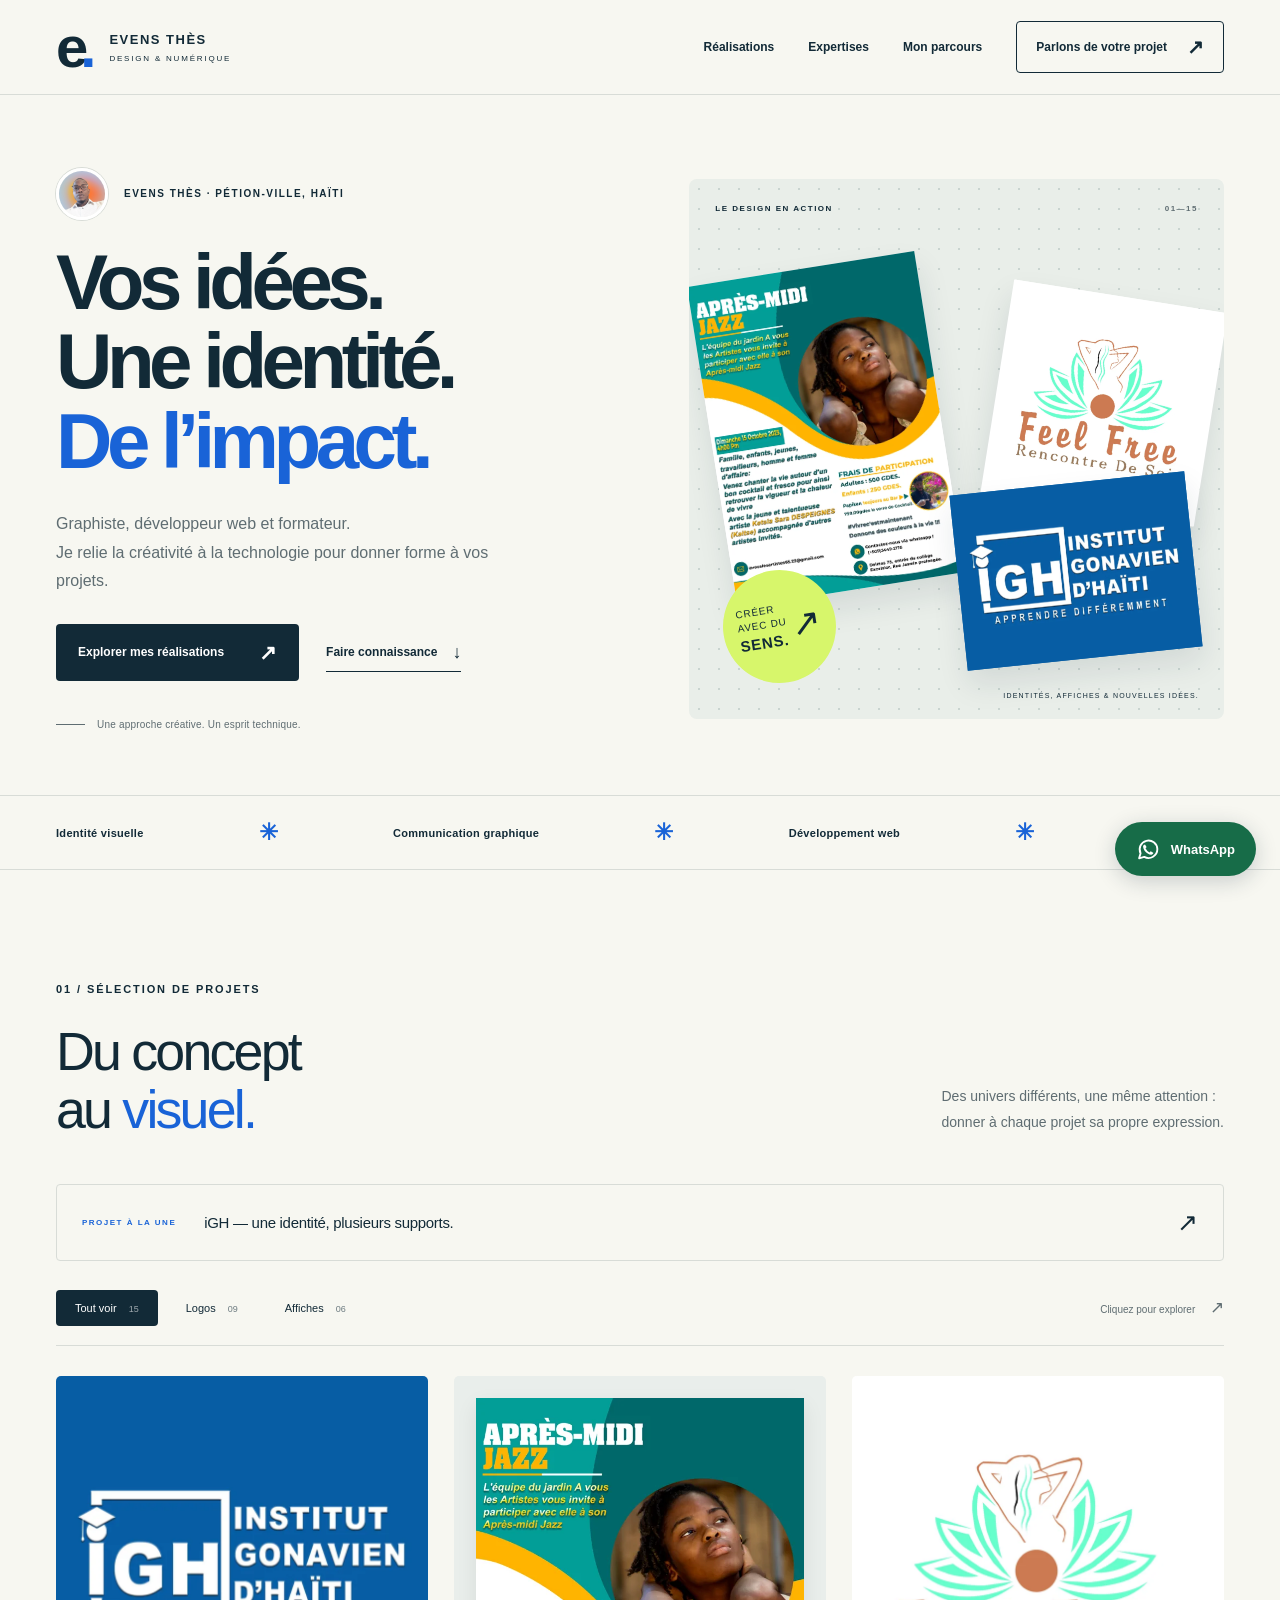
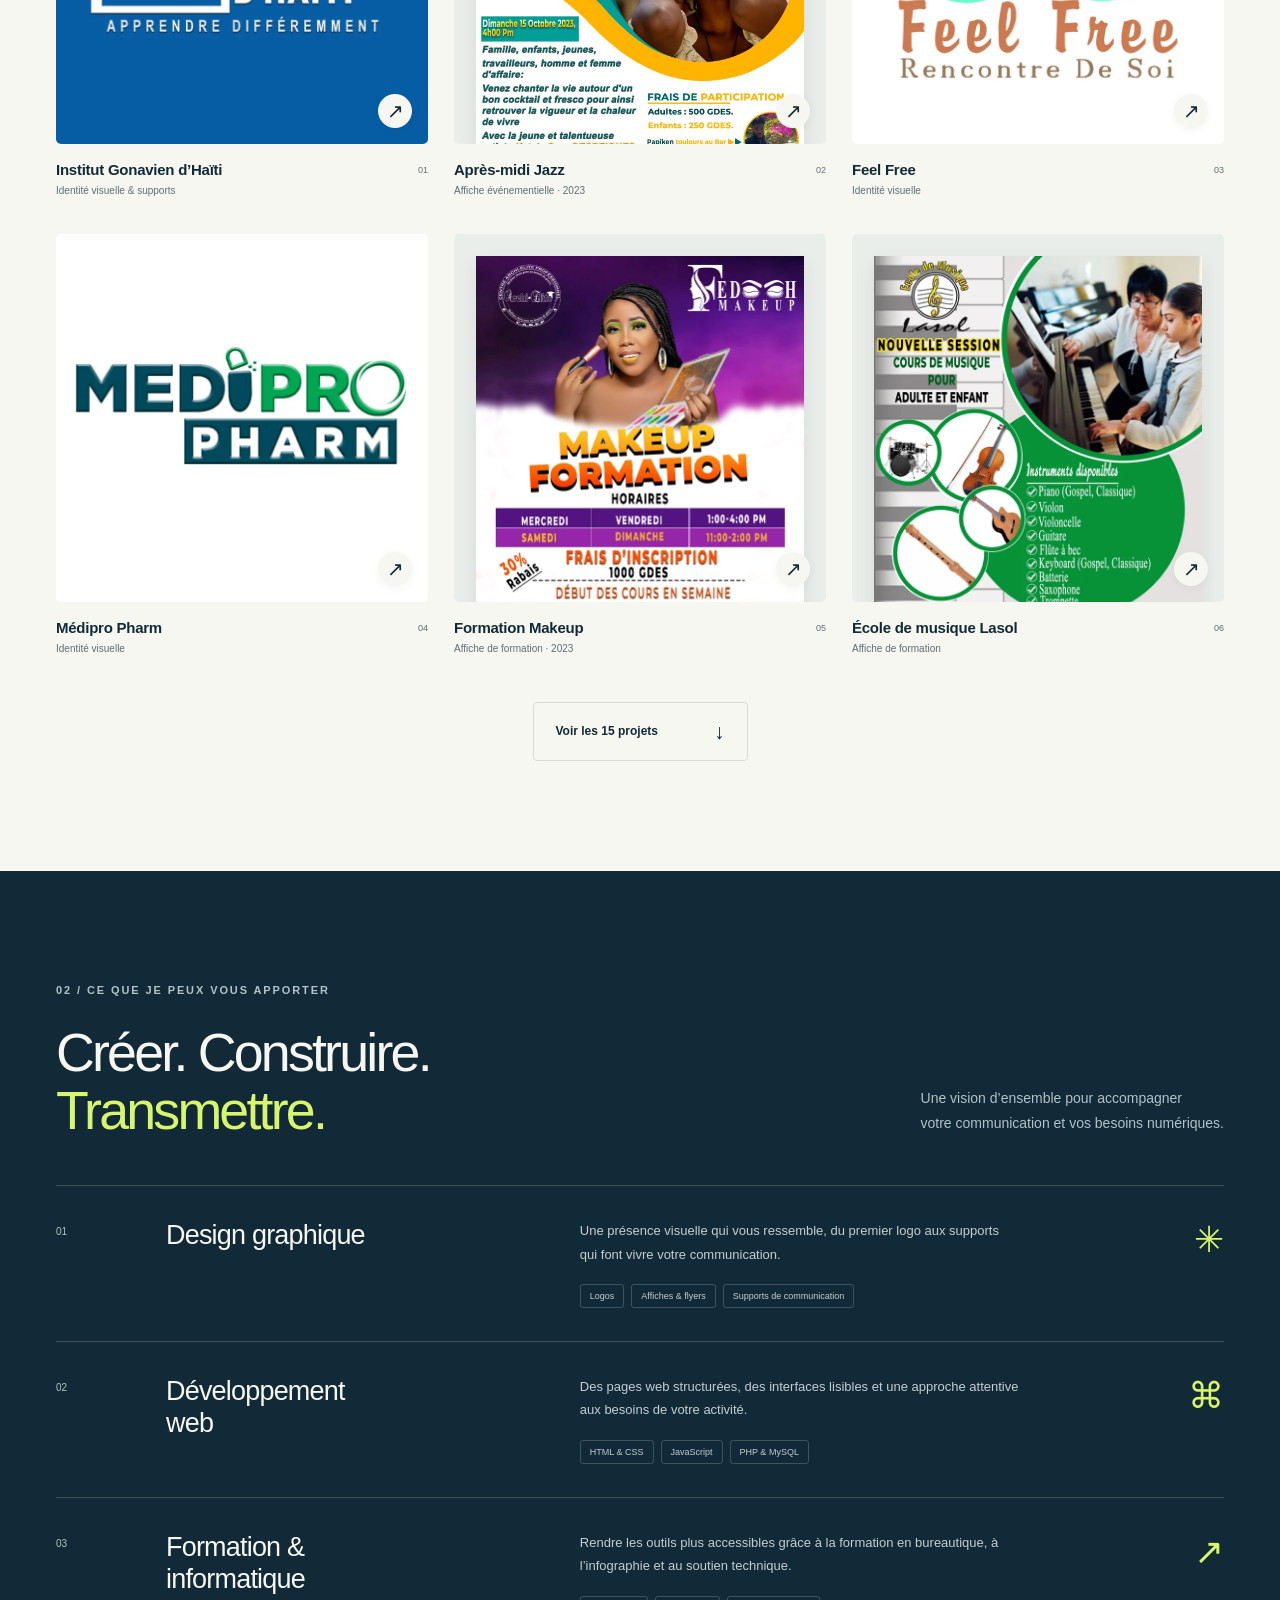
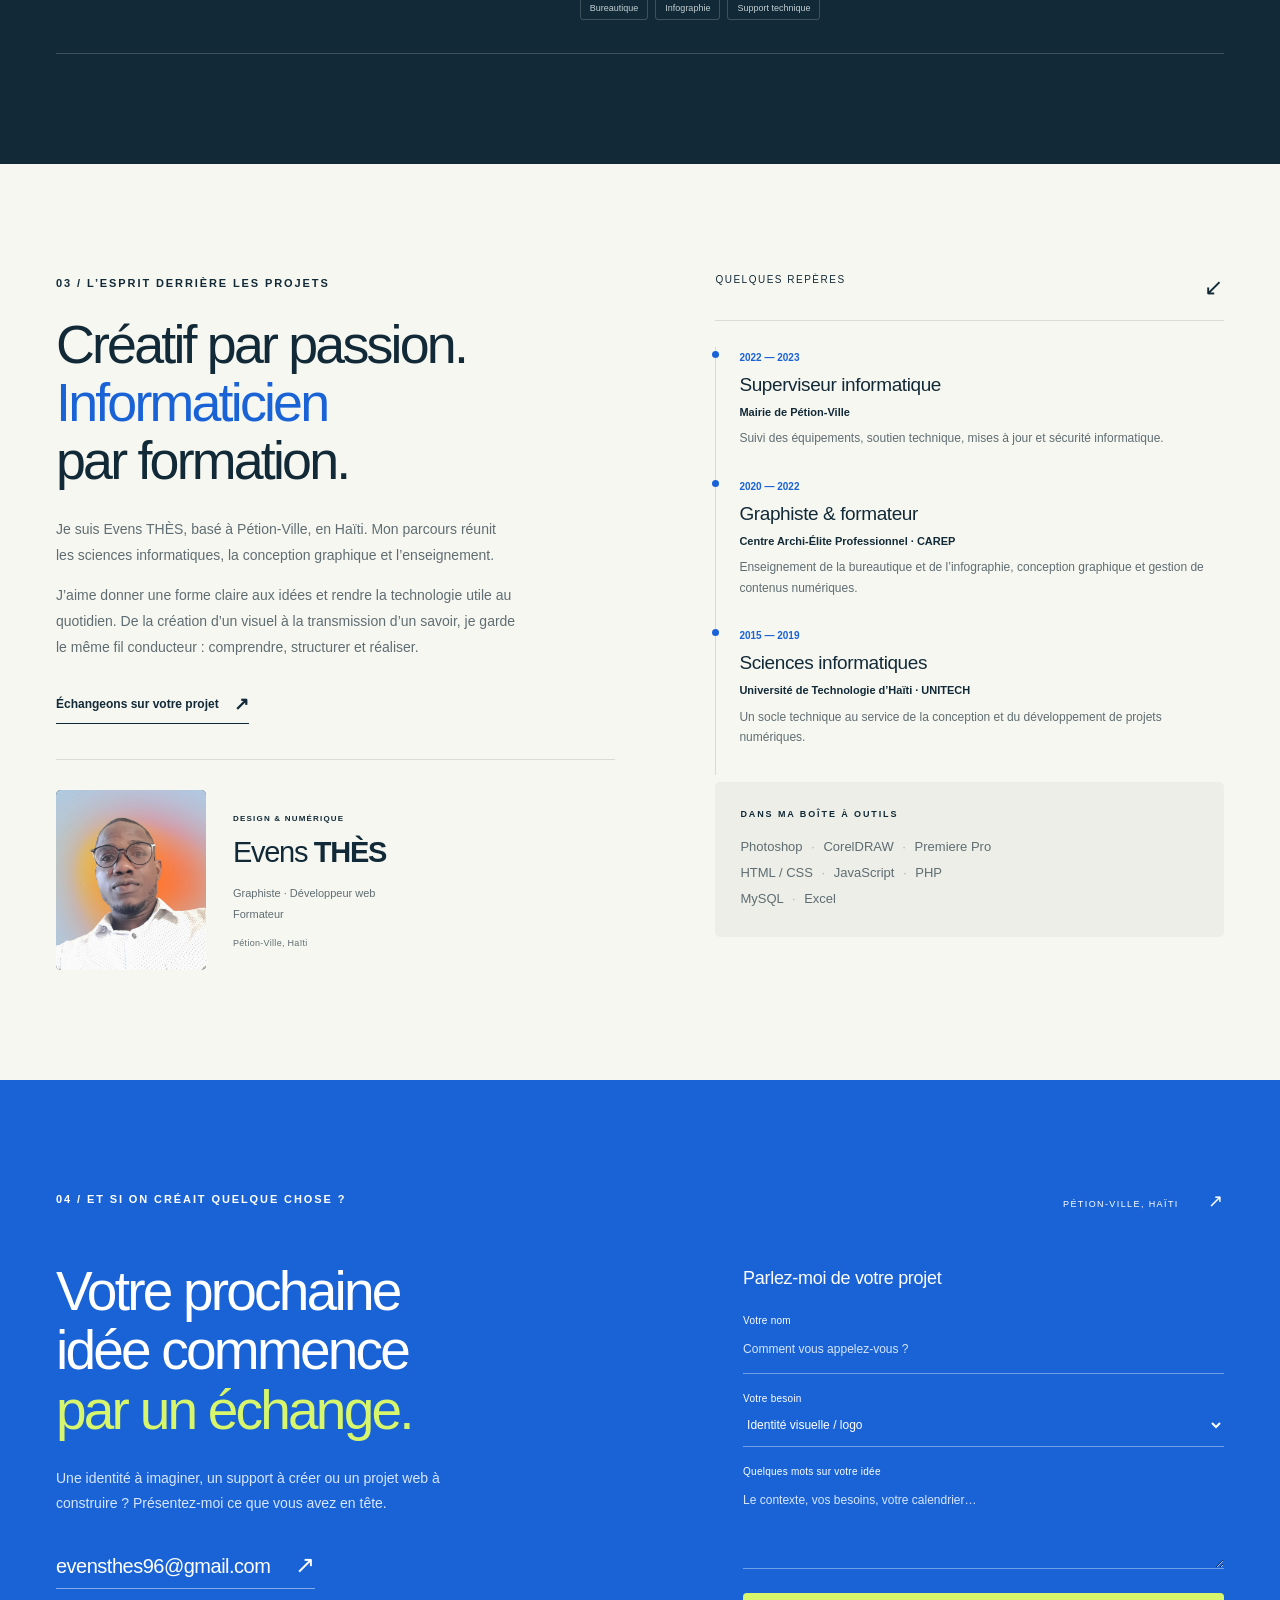
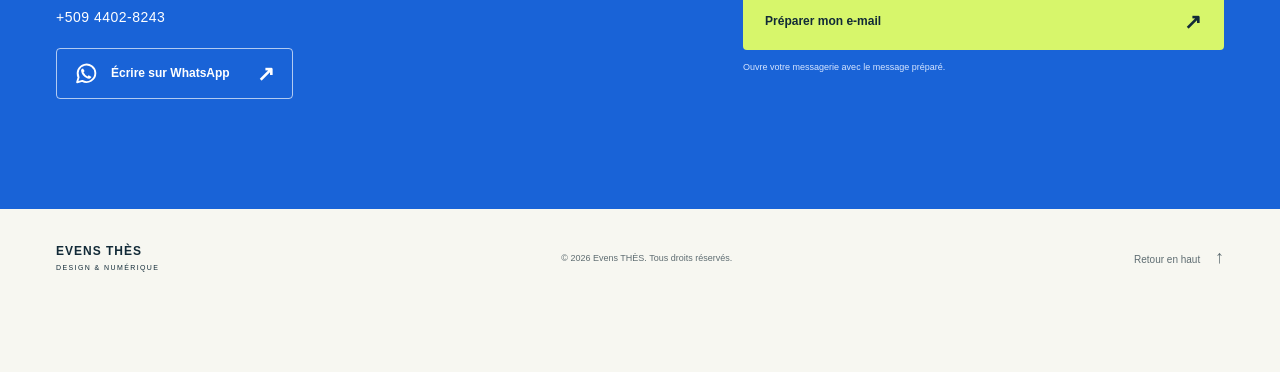
==== commit 8386521a: "Ajouter le contact WhatsApp et le badge iGH en aperçu public" ====
--- a/index.html
+++ b/index.html
@@ -8,6 +8,7 @@
 <meta property="og:title" content="Evens THÈS — Design & numérique"><meta property="og:description" content="Des identités qui se remarquent. Des solutions qui servent. Découvrez mon univers graphique et numérique."><meta property="og:type" content="website"><meta property="og:image" content="assets/jazz.webp">
 <link rel="icon" type="image/svg+xml" href="assets/favicon.svg"><link rel="stylesheet" href="style.css">
 <script src="configuration.js" defer></script>
+<script src="contact.js" defer></script>
 <script src="projets.js" defer></script>
 <script src="app.js" defer></script>
 </head>
@@ -50,9 +51,10 @@
 <div class="about-details"><div class="detail-title">QUELQUES REPÈRES <span aria-hidden="true">↙</span></div>
 <ol class="timeline"><li><span class="date">2022 — 2023</span><h3>Superviseur informatique</h3><p class="org">Mairie de Pétion-Ville</p><p>Suivi des équipements, soutien technique, mises à jour et sécurité informatique.</p></li><li><span class="date">2020 — 2022</span><h3>Graphiste & formateur</h3><p class="org">Centre Archi-Élite Professionnel · CAREP</p><p>Enseignement de la bureautique et de l’infographie, conception graphique et gestion de contenus numériques.</p></li><li><span class="date">2015 — 2019</span><h3>Sciences informatiques</h3><p class="org">Université de Technologie d’Haïti · UNITECH</p><p>Un socle technique au service de la conception et du développement de projets numériques.</p></li></ol>
 <div class="toolbox"><p class="eyebrow">DANS MA BOÎTE À OUTILS</p><p>Photoshop <span>·</span> CorelDRAW <span>·</span> Premiere Pro<br>HTML / CSS <span>·</span> JavaScript <span>·</span> PHP<br>MySQL <span>·</span> Excel</p></div></div></section>
-<section class="contact-section section" id="contact"><div class="wrap"><div class="contact-top"><p class="eyebrow">04 / ET SI ON CRÉAIT QUELQUE CHOSE ?</p><span>PÉTION-VILLE, HAÏTI <span aria-hidden="true">↗</span></span></div><div class="contact-layout"><div><h2>Votre prochaine<br>idée commence<br><em>par un échange.</em></h2><p>Une identité à imaginer, un support à créer ou un projet web à construire ? Présentez-moi ce que vous avez en tête.</p><a class="email-link" href="mailto:evensthes96@gmail.com">evensthes96@gmail.com <span aria-hidden="true">↗</span></a><a class="phone-link" href="tel:+50944028243">+509 4402-8243</a></div>
+<section class="contact-section section" id="contact"><div class="wrap"><div class="contact-top"><p class="eyebrow">04 / ET SI ON CRÉAIT QUELQUE CHOSE ?</p><span>PÉTION-VILLE, HAÏTI <span aria-hidden="true">↗</span></span></div><div class="contact-layout"><div><h2>Votre prochaine<br>idée commence<br><em>par un échange.</em></h2><p>Une identité à imaginer, un support à créer ou un projet web à construire ? Présentez-moi ce que vous avez en tête.</p><a class="email-link" href="mailto:evensthes96@gmail.com">evensthes96@gmail.com <span aria-hidden="true">↗</span></a><a class="phone-link" href="tel:+50944028243">+509 4402-8243</a><a class="button whatsapp-contact" data-whatsapp href="https://wa.me/50944028243?text=Bonjour%20Evens%2C%20je%20souhaite%20%C3%A9changer%20au%20sujet%20d%E2%80%99un%20projet." target="_blank" rel="noopener noreferrer"><svg viewBox="0 0 24 24" fill="none" xmlns="http://www.w3.org/2000/svg" aria-hidden="true"><path d="M20.5 11.6a8.5 8.5 0 0 1-12.6 7.5L3 20.5l1.4-4.8A8.5 8.5 0 1 1 20.5 11.6Z" stroke="currentColor" stroke-width="1.8" stroke-linejoin="round"/><path d="M8.2 7.4c.2-.2.4-.2.6 0l1.2 2c.1.2.1.4-.1.6l-.8.9a8.2 8.2 0 0 0 3.9 3.9l.9-.9c.2-.2.4-.2.6-.1l2 1.2c.2.2.3.4.1.7-.5.9-1.2 1.4-2.1 1.3-3.9-.6-7.1-3.8-7.7-7.7-.1-.8.4-1.5 1.4-1.9Z" fill="currentColor"/></svg><span>Écrire sur WhatsApp</span><span aria-hidden="true">↗</span></a></div>
 <form class="contact-form" id="contact-form"><h3>Parlez-moi de votre projet</h3><label for="name">Votre nom</label><input name="name" id="name" autocomplete="name" required placeholder="Comment vous appelez-vous ?" maxlength="100"><label for="subject">Votre besoin</label><select name="subject" id="subject"><option>Identité visuelle / logo</option><option>Affiche / communication</option><option>Projet web</option><option>Formation / informatique</option><option>Autre projet</option></select><label for="message">Quelques mots sur votre idée</label><textarea name="message" id="message" required rows="3" placeholder="Le contexte, vos besoins, votre calendrier…" maxlength="3000"></textarea><button class="button lime" type="submit">Préparer mon e-mail <span aria-hidden="true">↗</span></button><p class="form-note" id="form-note" role="status">Ouvre votre messagerie avec le message préparé.</p></form></div></div></section>
 </main>
 <footer class="footer wrap"><a class="footer-name" href="#accueil">EVENS THÈS<span>DESIGN & NUMÉRIQUE</span></a><p>© <span id="year">2026</span> Evens THÈS. Tous droits réservés.</p><a href="#accueil">Retour en haut <span aria-hidden="true">↑</span></a></footer>
 <dialog id="project-dialog" aria-labelledby="dialog-title"><div class="dialog-toolbar"><span id="dialog-counter"></span><button class="icon-button" id="dialog-close" aria-label="Fermer le projet">✕</button></div><div class="dialog-body"><div class="dialog-image-wrap"><img id="dialog-image" src="assets/igh.webp" alt=""><button class="variant-button" id="variant-button" hidden>Voir la version sur fond blanc</button></div><div class="dialog-info"><p class="eyebrow" id="dialog-type"></p><h2 id="dialog-title"></h2><p id="dialog-description"></p><p class="dialog-role">Mon rôle <strong>Conception graphique</strong></p><a class="text-link" id="dialog-original" href="assets/igh.webp" target="_blank" rel="noopener">Ouvrir l’image <span aria-hidden="true">↗</span></a><a class="button primary case-link" id="dialog-case" href="projet-igh.html" hidden>Voir le projet complet <span aria-hidden="true">↗</span></a><div class="dialog-arrows"><button class="icon-button" id="project-prev" aria-label="Projet précédent">←</button><button class="icon-button" id="project-next" aria-label="Projet suivant">→</button></div><p class="dialog-tip">Utilisez aussi les flèches du clavier pour naviguer.</p></div></div></dialog>
+<a class="whatsapp-float" data-whatsapp href="https://wa.me/50944028243?text=Bonjour%20Evens%2C%20je%20souhaite%20%C3%A9changer%20au%20sujet%20d%E2%80%99un%20projet." target="_blank" rel="noopener noreferrer" aria-label="Discuter avec Evens sur WhatsApp, au +509 4402-8243, dans un nouvel onglet"><svg viewBox="0 0 24 24" fill="none" xmlns="http://www.w3.org/2000/svg" aria-hidden="true"><path d="M20.5 11.6a8.5 8.5 0 0 1-12.6 7.5L3 20.5l1.4-4.8A8.5 8.5 0 1 1 20.5 11.6Z" stroke="currentColor" stroke-width="1.8" stroke-linejoin="round"/><path d="M8.2 7.4c.2-.2.4-.2.6 0l1.2 2c.1.2.1.4-.1.6l-.8.9a8.2 8.2 0 0 0 3.9 3.9l.9-.9c.2-.2.4-.2.6-.1l2 1.2c.2.2.3.4.1.7-.5.9-1.2 1.4-2.1 1.3-3.9-.6-7.1-3.8-7.7-7.7-.1-.8.4-1.5 1.4-1.9Z" fill="currentColor"/></svg><span>WhatsApp</span></a>
 </body></html>
--- a/style.css
+++ b/style.css
@@ -23,3 +23,20 @@
 .hero-avatar{width:52px;height:52px;flex:0 0 52px;object-fit:cover;object-position:center;border-radius:50%;border:3px solid white;box-shadow:0 0 0 1px var(--line);margin-right:4px}
 .hero .eyebrow:has(.hero-avatar){gap:12px;min-height:52px}
 @media(max-width:700px){.hero-avatar{width:46px;height:46px;flex-basis:46px}.hero .eyebrow:has(.hero-avatar){letter-spacing:.9px;gap:9px;font-size:8px}}
+
+/* Contact WhatsApp : une action visible sur les deux pages. */
+.whatsapp-float{position:fixed;right:24px;bottom:24px;z-index:19;display:inline-flex;align-items:center;gap:10px;background:#176c48;color:#fff;min-height:54px;padding:14px 21px;border-radius:30px;font-size:13px;font-weight:600;box-shadow:0 5px 22px #122a3733;transition:background .2s,transform .2s}
+.whatsapp-float:hover{background:#125538;transform:translateY(-2px)}
+.whatsapp-float svg,.whatsapp-contact svg{height:25px;width:25px;flex:0 0 25px}
+.whatsapp-contact{margin-top:23px;border:1px solid #ffffffaa;color:#fff;justify-content:flex-start;gap:12px;padding:12px 17px;min-height:50px;font-size:12px}
+.whatsapp-contact>span:first-of-type{font-size:12px}.whatsapp-contact>span:last-child{margin-left:15px}
+.whatsapp-contact:hover{background:#fff;color:var(--ink)}
+.footer{padding-bottom:100px}
+.case-badge-row{display:grid;grid-template-columns:1fr 1fr;align-items:center;gap:75px;margin-top:55px;padding-top:50px;border-top:1px solid #ccd5cd}
+.case-badge{margin:0}.case-badge-image{padding:28px;background:var(--paper);display:grid;place-items:center;border-radius:4px}
+.case-badge-image img{width:auto;max-width:100%;height:auto;max-height:540px;object-fit:contain;box-shadow:0 8px 20px #122a3714}
+.case-badge figcaption{display:flex;justify-content:space-between;gap:15px;margin-top:16px;font-size:12px}.case-badge figcaption span{font-size:9px;color:var(--muted)}
+.case-badge-copy h3{font-size:42px;font-weight:500;letter-spacing:-1.8px;line-height:1.1;margin:0 0 25px}
+.case-badge-copy>p:not(.eyebrow){font-size:14px;line-height:1.9;color:var(--muted);max-width:390px}
+.case-badge-copy .badge-privacy-note{font-size:11px!important;margin-top:18px}
+@media(max-width:700px){.whatsapp-float{right:17px;bottom:17px;width:55px;height:55px;min-height:55px;padding:15px;justify-content:center;border-radius:50%}.whatsapp-float>span{display:none}.footer{padding-bottom:85px}.case-badge-row{grid-template-columns:1fr;gap:28px;margin-top:35px;padding-top:35px}.case-badge-image{padding:20px}.case-badge-image img{max-height:470px}.case-badge-copy h3{font-size:35px;letter-spacing:-1.4px}.case-badge-copy>p:not(.eyebrow){font-size:13px}.case-badge figcaption{font-size:11px}}
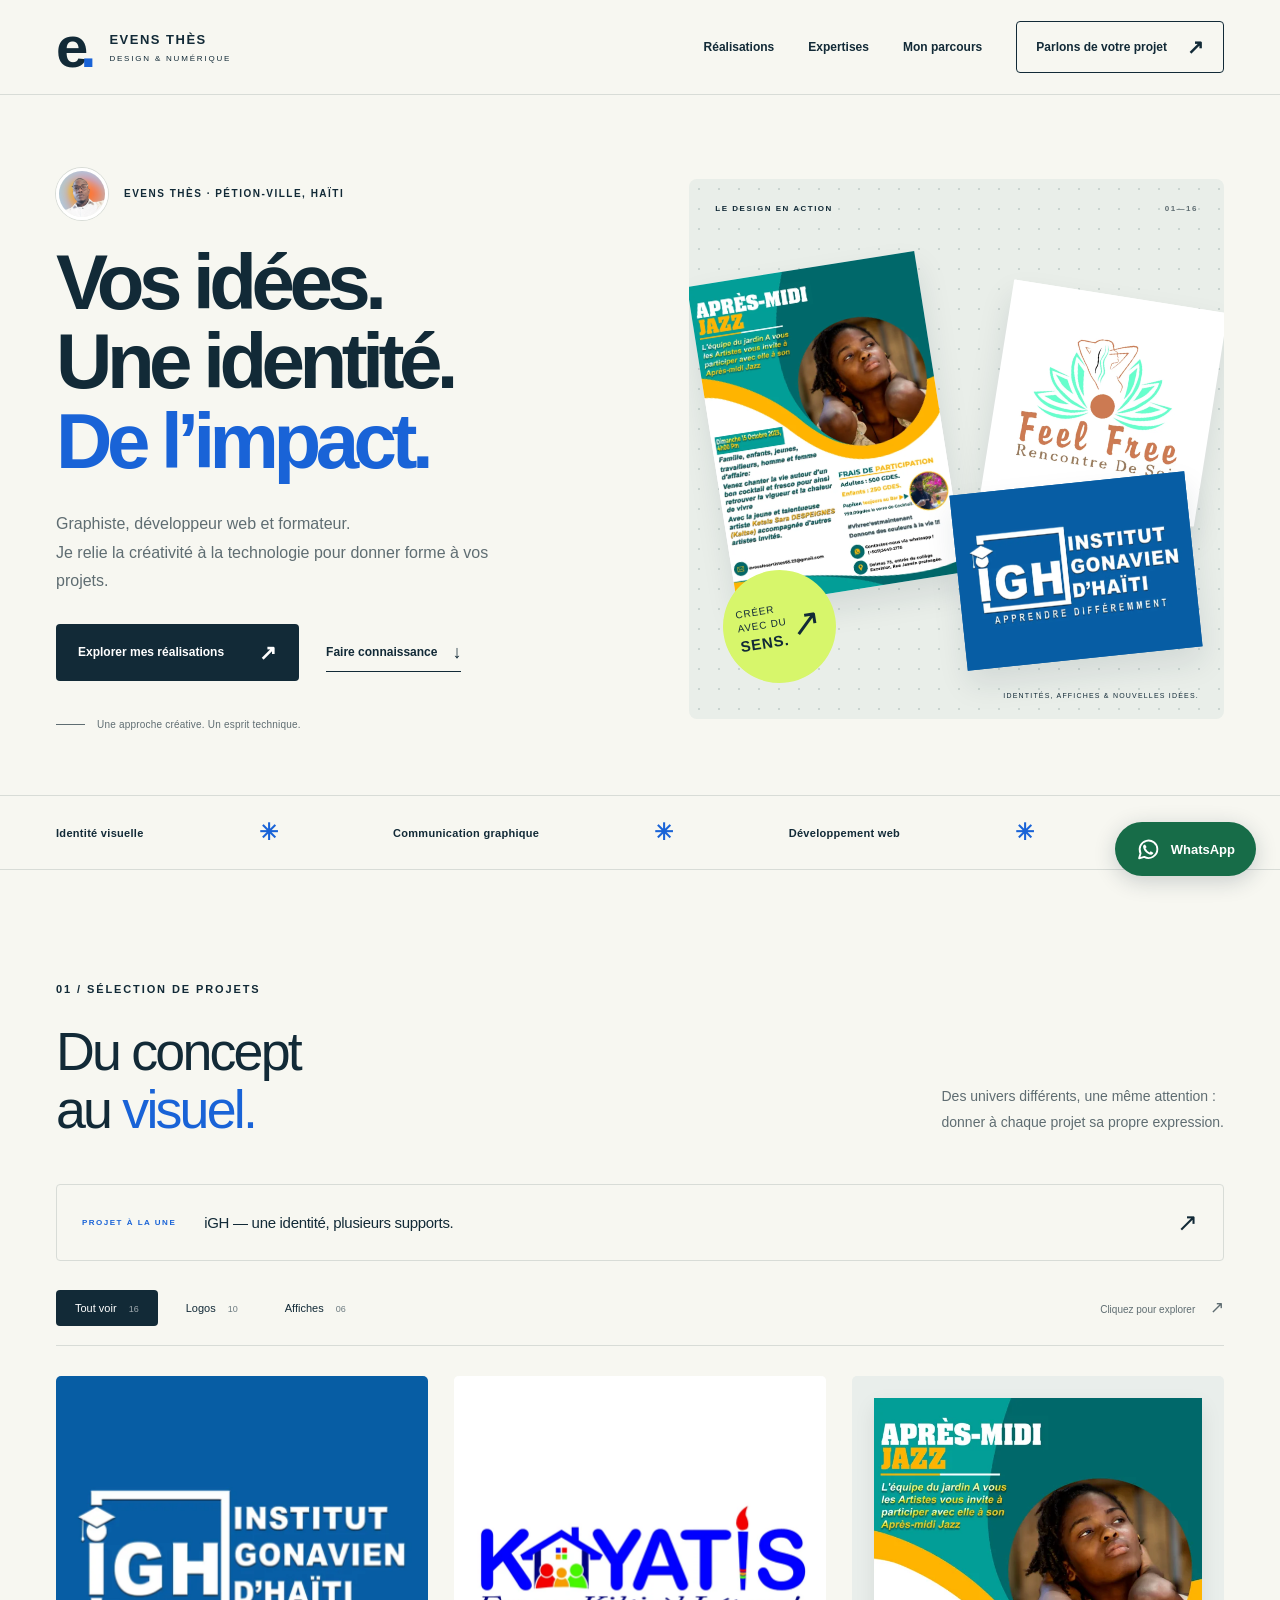
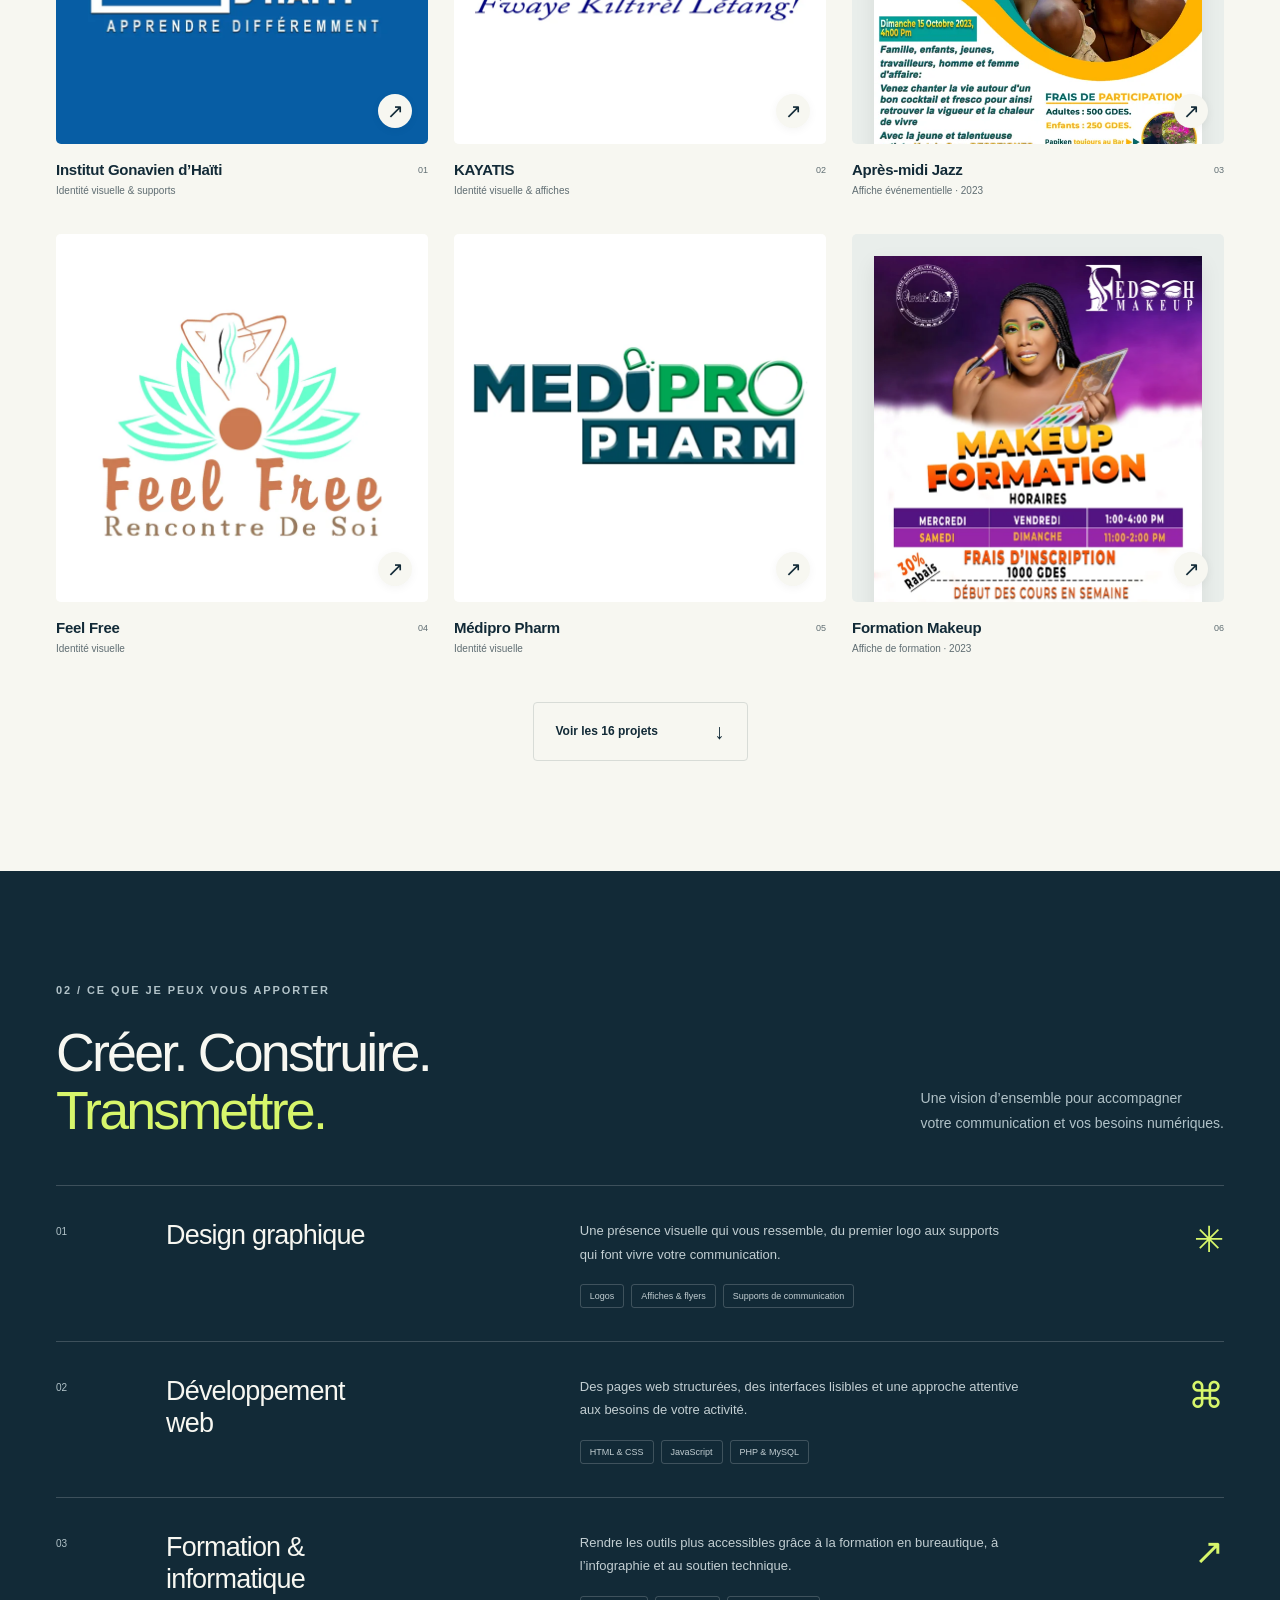
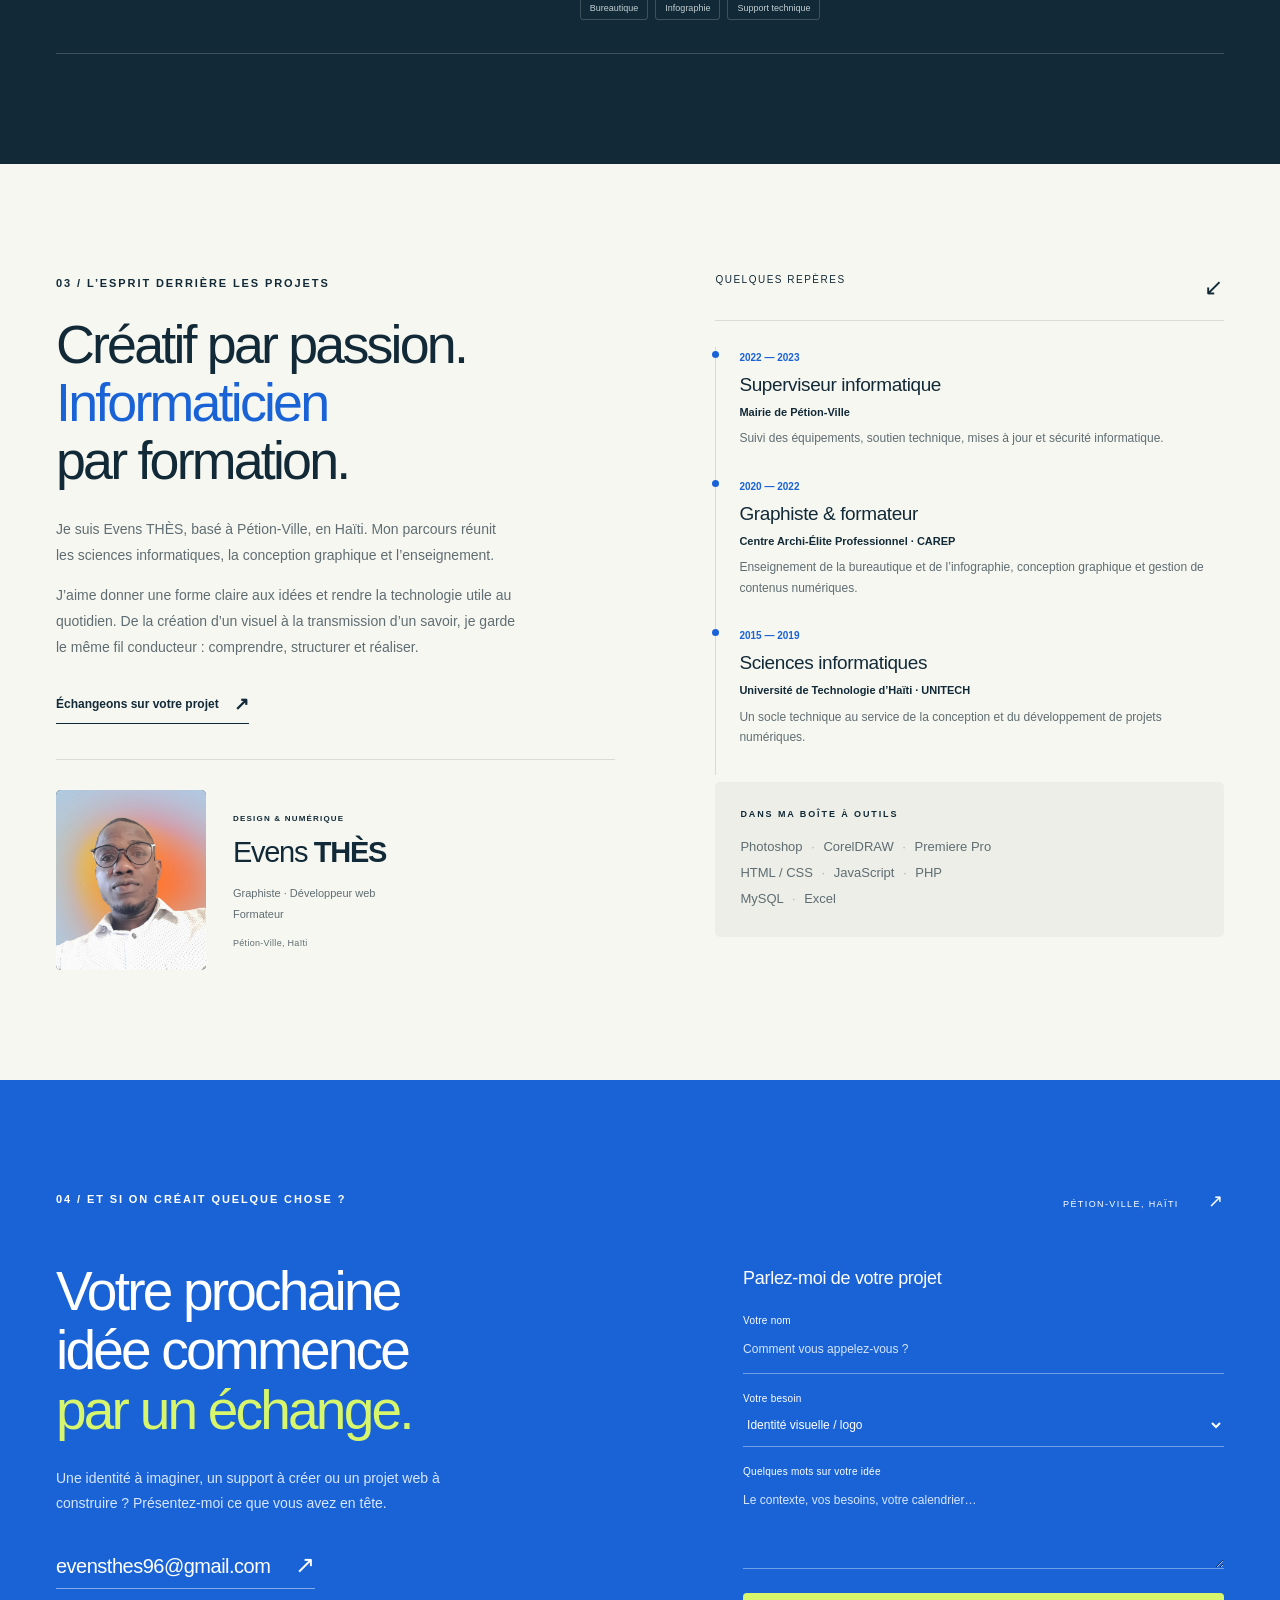
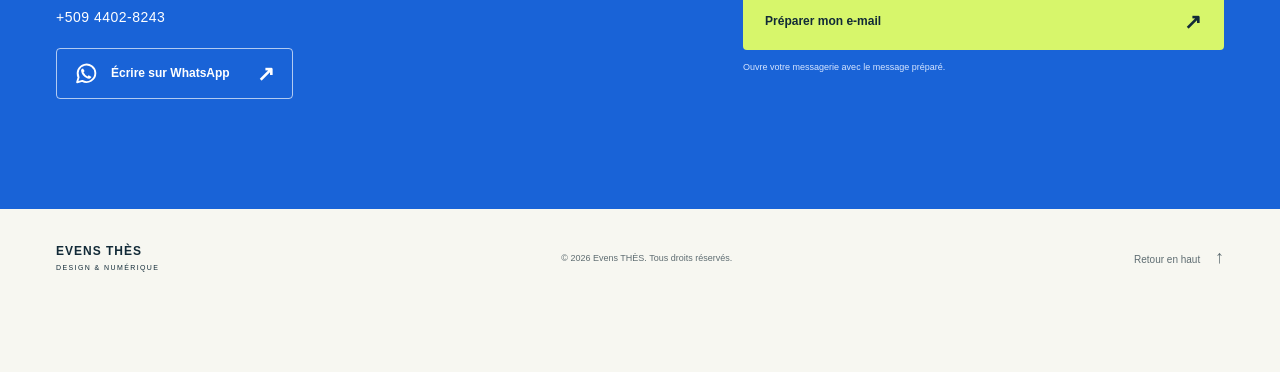
==== commit 5418f389: "Ajouter le projet KAYATIS avec son logo et ses deux affiches" ====
--- a/index.html
+++ b/index.html
@@ -26,7 +26,7 @@
 <p class="hero-intro">Graphiste, développeur web et formateur.<br>Je relie la créativité à la technologie pour donner forme à vos projets.</p>
 <div class="hero-actions"><a class="button primary" href="#realisations">Explorer mes réalisations <span aria-hidden="true">↗</span></a><a class="text-link" href="#parcours">Faire connaissance <span aria-hidden="true">↓</span></a></div>
 <div class="hero-note"><span class="note-line"></span> Une approche créative. Un esprit technique.</div></div>
-<div class="hero-art" aria-label="Aperçu de mes créations graphiques"><div class="art-grid"></div><div class="art-label">LE DESIGN EN ACTION <span>01—15</span></div>
+<div class="hero-art" aria-label="Aperçu de mes créations graphiques"><div class="art-grid"></div><div class="art-label">LE DESIGN EN ACTION <span>01—16</span></div>
 <button class="hero-piece hero-jazz" data-project="jazz" aria-label="Découvrir l’affiche Après-midi Jazz"><img src="assets/jazz-thumb.webp" alt="Affiche Après-midi Jazz" width="566" height="800" fetchpriority="high"></button>
 <button class="hero-piece hero-feel" data-project="feel-free" aria-label="Découvrir le logo Feel Free"><img src="assets/feel-free-thumb.webp" alt="Identité visuelle Feel Free" width="740" height="750"></button>
 <button class="hero-piece hero-igh" data-project="igh" aria-label="Découvrir le logo Institut Gonavien d’Haïti"><img src="assets/igh-thumb.webp" alt="Identité visuelle IGH" width="750" height="750"></button>
@@ -36,9 +36,9 @@
 <section class="work-section wrap section" id="realisations">
 <div class="section-heading"><div><p class="eyebrow">01 / SÉLECTION DE PROJETS</p><h2>Du concept<br>au <em>visuel.</em></h2></div><p class="section-lead">Des univers différents, une même attention :<br>donner à chaque projet sa propre expression.</p></div>
 <a class="featured-link" href="projet-igh.html"><span>PROJET À LA UNE</span><strong>iGH — une identité, plusieurs supports.</strong><span class="featured-arrow" aria-hidden="true">↗</span></a>
-<div class="filter-bar"><div class="filters" role="group" aria-label="Filtrer les réalisations"><button class="filter active" data-filter="all" aria-pressed="true">Tout voir <span>15</span></button><button class="filter" data-filter="logos" aria-pressed="false">Logos <span>09</span></button><button class="filter" data-filter="affiches" aria-pressed="false">Affiches <span>06</span></button></div><span class="filter-hint">Cliquez pour explorer <span aria-hidden="true">↗</span></span></div>
+<div class="filter-bar"><div class="filters" role="group" aria-label="Filtrer les réalisations"><button class="filter active" data-filter="all" aria-pressed="true">Tout voir <span>16</span></button><button class="filter" data-filter="logos" aria-pressed="false">Logos <span>10</span></button><button class="filter" data-filter="affiches" aria-pressed="false">Affiches <span>06</span></button></div><span class="filter-hint">Cliquez pour explorer <span aria-hidden="true">↗</span></span></div>
 <p class="sr-only" role="status" id="work-status"></p><div class="work-grid" id="work-grid"></div>
-<div class="more-wrap"><button class="button outline" id="more-projects">Voir les 15 projets <span aria-hidden="true">↓</span></button></div>
+<div class="more-wrap"><button class="button outline" id="more-projects">Voir les 16 projets <span aria-hidden="true">↓</span></button></div>
 <noscript><p>Découvrez quelques créations ci-dessus. Activez JavaScript pour afficher la galerie complète.</p></noscript>
 </section>
 <section class="expertise-section section" id="expertises"><div class="wrap"><div class="section-heading"><div><p class="eyebrow">02 / CE QUE JE PEUX VOUS APPORTER</p><h2>Créer. Construire.<br><em>Transmettre.</em></h2></div><p class="section-lead">Une vision d’ensemble pour accompagner<br>votre communication et vos besoins numériques.</p></div>
--- a/style.css
+++ b/style.css
@@ -40,3 +40,9 @@
 .case-badge-copy>p:not(.eyebrow){font-size:14px;line-height:1.9;color:var(--muted);max-width:390px}
 .case-badge-copy .badge-privacy-note{font-size:11px!important;margin-top:18px}
 @media(max-width:700px){.whatsapp-float{right:17px;bottom:17px;width:55px;height:55px;min-height:55px;padding:15px;justify-content:center;border-radius:50%}.whatsapp-float>span{display:none}.footer{padding-bottom:85px}.case-badge-row{grid-template-columns:1fr;gap:28px;margin-top:35px;padding-top:35px}.case-badge-image{padding:20px}.case-badge-image img{max-height:470px}.case-badge-copy h3{font-size:35px;letter-spacing:-1.4px}.case-badge-copy>p:not(.eyebrow){font-size:13px}.case-badge figcaption{font-size:11px}}
+
+/* Projet KAYATIS */
+.kayatis-cover{background:#fff}.kayatis-cover img{height:clamp(240px,38vw,500px);max-height:none;object-fit:cover;object-position:center}
+.color-dot.kayatis-blue{background:#1600ff;border-color:#1600ff}.color-dot.kayatis-red{background:#f30000;border-color:#f30000}.color-dot.kayatis-yellow{background:#f7a000;border-color:#f7a000}.color-dot.kayatis-green{background:#42ee00;border-color:#42ee00}
+.kayatis-supports .support-img,.kayatis-supports .case-support-grid figure:first-child .support-img{min-height:0;padding:20px}.kayatis-supports .support-img{transition:box-shadow .2s}.kayatis-supports .support-img:hover{box-shadow:0 0 0 2px var(--blue)}.kayatis-supports .case-side-note{max-width:100%;margin-top:22px}.case-archive-note{font-size:11px;color:var(--muted);line-height:1.7;margin:35px 0 0}
+@media(max-width:700px){.kayatis-supports .case-support-grid>div+div{margin-top:35px}.kayatis-supports .support-img,.kayatis-supports .case-support-grid figure:first-child .support-img{padding:14px}.kayatis-supports figcaption{flex-wrap:wrap}.kayatis-page .case-color-notes{gap:10px}}
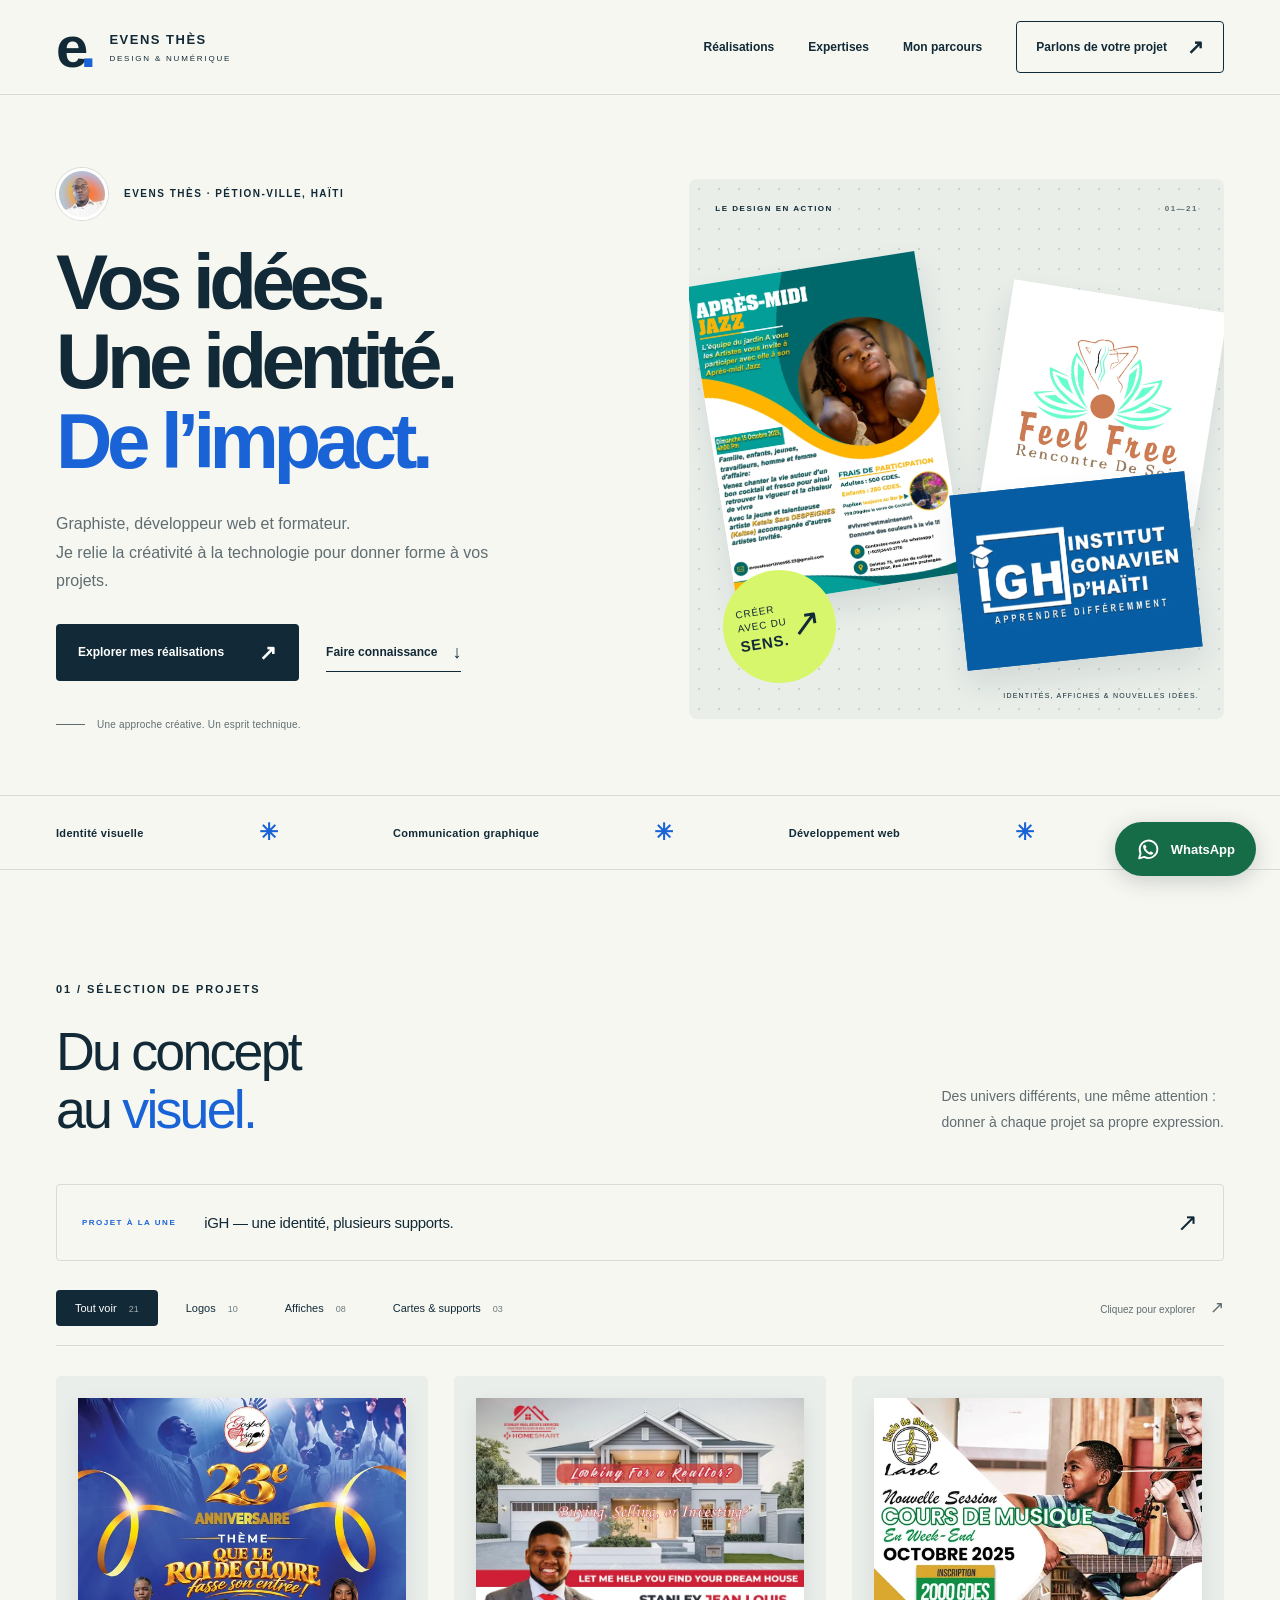
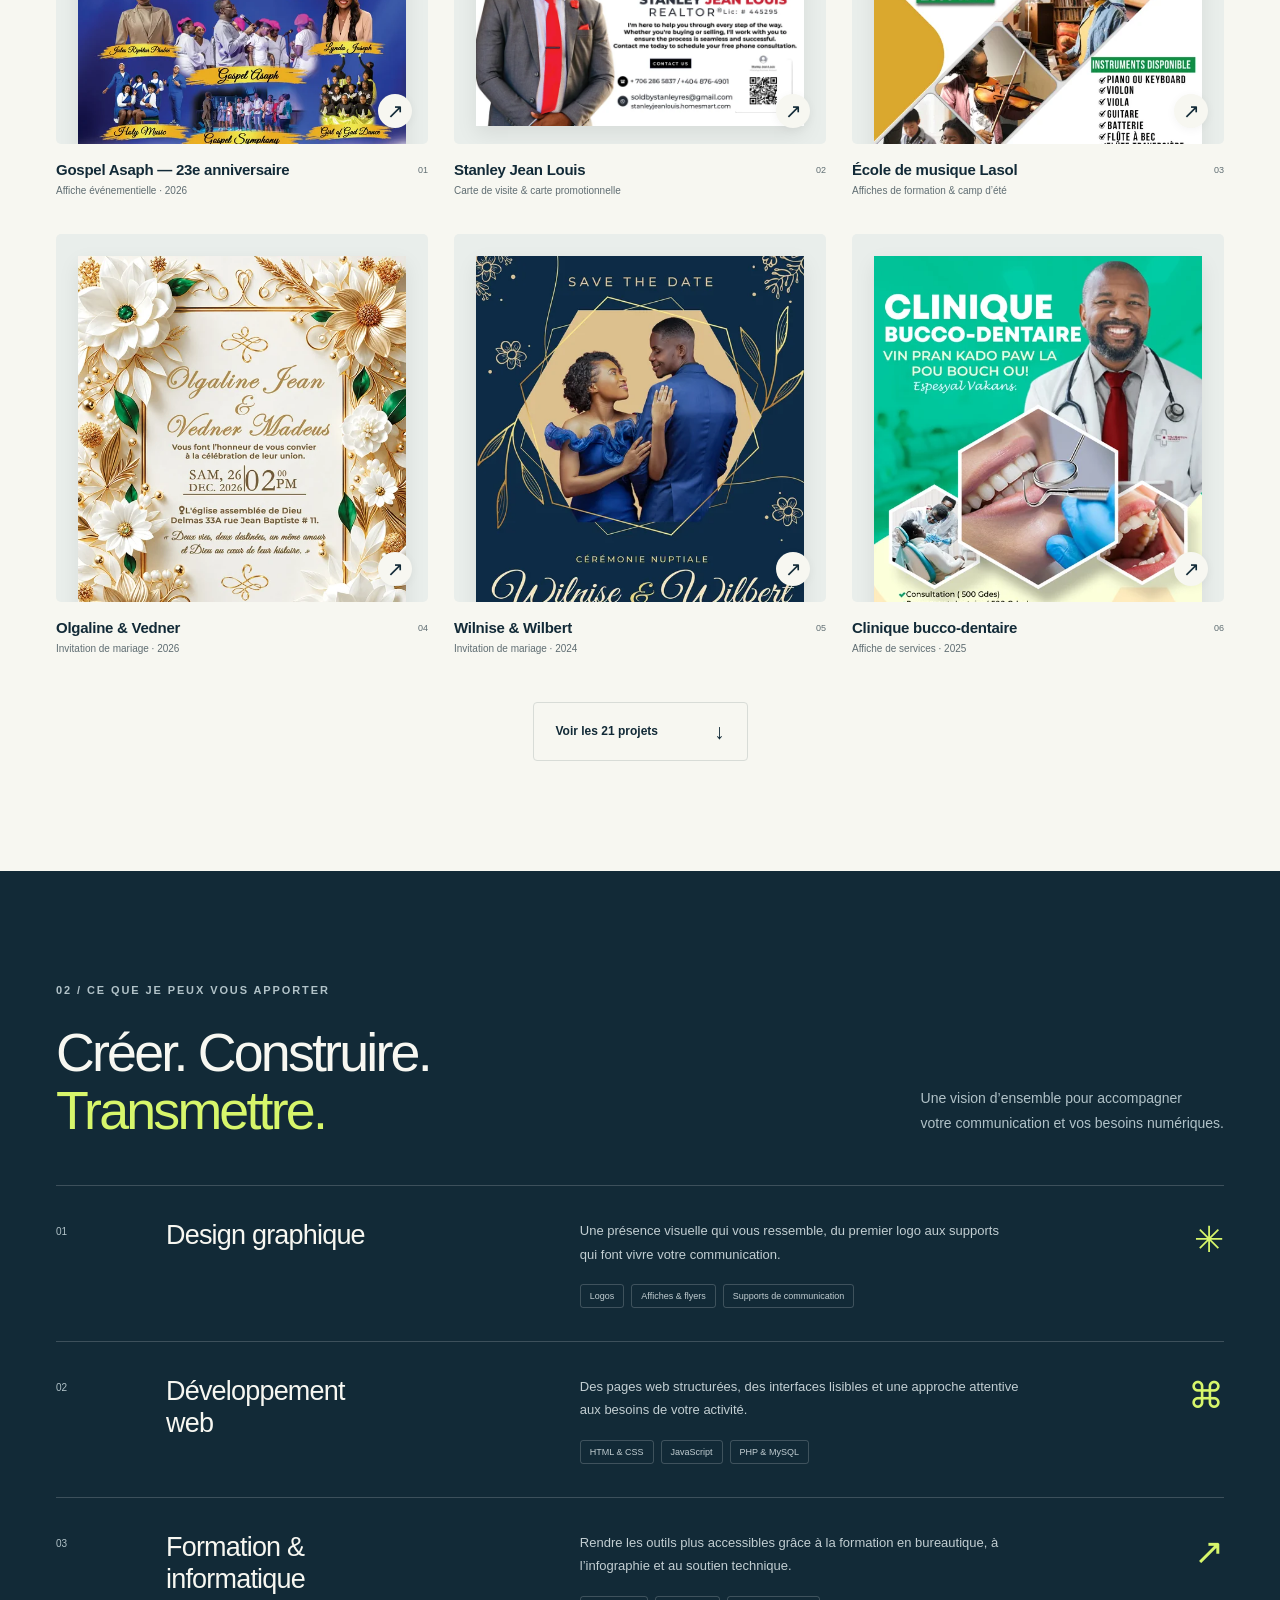
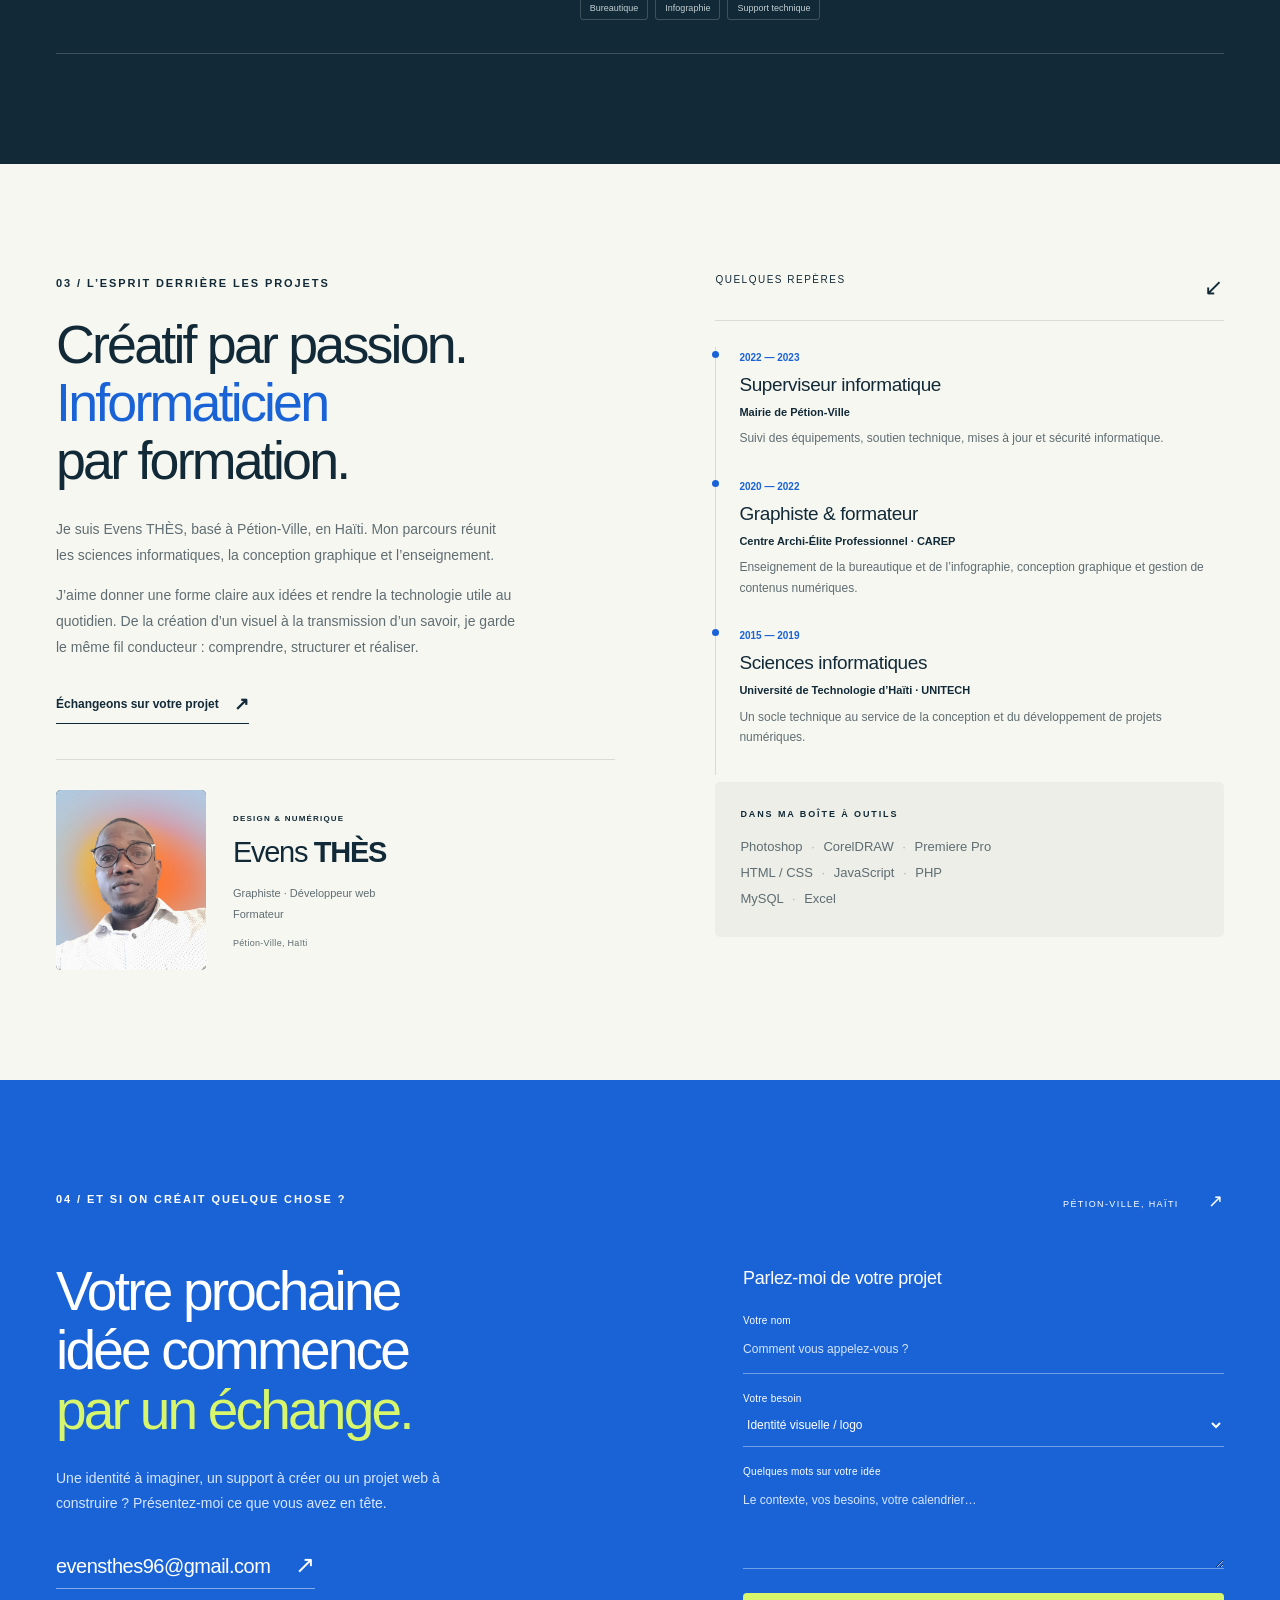
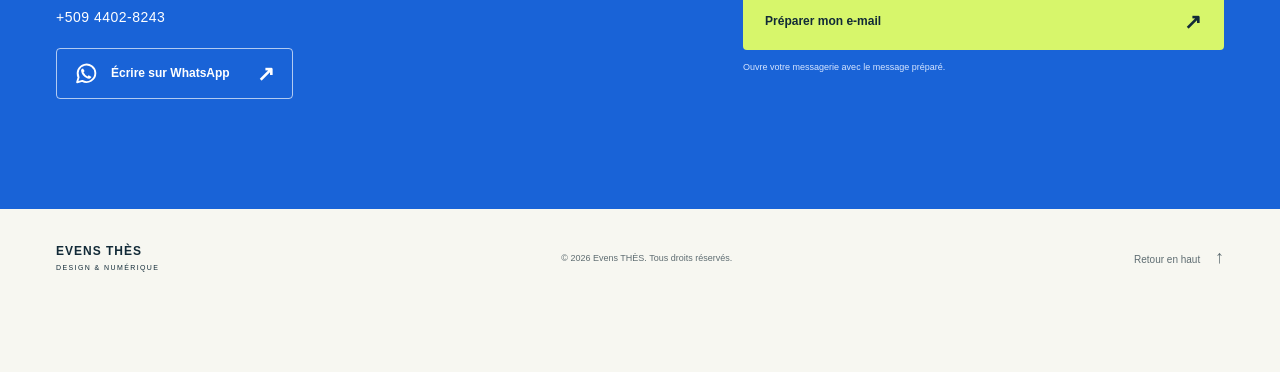
==== commit af6a8e9d: "Enrichir le portfolio avec huit visuels et les collections Lasol et SJL" ====
--- a/index.html
+++ b/index.html
@@ -26,7 +26,7 @@
 <p class="hero-intro">Graphiste, développeur web et formateur.<br>Je relie la créativité à la technologie pour donner forme à vos projets.</p>
 <div class="hero-actions"><a class="button primary" href="#realisations">Explorer mes réalisations <span aria-hidden="true">↗</span></a><a class="text-link" href="#parcours">Faire connaissance <span aria-hidden="true">↓</span></a></div>
 <div class="hero-note"><span class="note-line"></span> Une approche créative. Un esprit technique.</div></div>
-<div class="hero-art" aria-label="Aperçu de mes créations graphiques"><div class="art-grid"></div><div class="art-label">LE DESIGN EN ACTION <span>01—16</span></div>
+<div class="hero-art" aria-label="Aperçu de mes créations graphiques"><div class="art-grid"></div><div class="art-label">LE DESIGN EN ACTION <span>01—21</span></div>
 <button class="hero-piece hero-jazz" data-project="jazz" aria-label="Découvrir l’affiche Après-midi Jazz"><img src="assets/jazz-thumb.webp" alt="Affiche Après-midi Jazz" width="566" height="800" fetchpriority="high"></button>
 <button class="hero-piece hero-feel" data-project="feel-free" aria-label="Découvrir le logo Feel Free"><img src="assets/feel-free-thumb.webp" alt="Identité visuelle Feel Free" width="740" height="750"></button>
 <button class="hero-piece hero-igh" data-project="igh" aria-label="Découvrir le logo Institut Gonavien d’Haïti"><img src="assets/igh-thumb.webp" alt="Identité visuelle IGH" width="750" height="750"></button>
@@ -36,9 +36,9 @@
 <section class="work-section wrap section" id="realisations">
 <div class="section-heading"><div><p class="eyebrow">01 / SÉLECTION DE PROJETS</p><h2>Du concept<br>au <em>visuel.</em></h2></div><p class="section-lead">Des univers différents, une même attention :<br>donner à chaque projet sa propre expression.</p></div>
 <a class="featured-link" href="projet-igh.html"><span>PROJET À LA UNE</span><strong>iGH — une identité, plusieurs supports.</strong><span class="featured-arrow" aria-hidden="true">↗</span></a>
-<div class="filter-bar"><div class="filters" role="group" aria-label="Filtrer les réalisations"><button class="filter active" data-filter="all" aria-pressed="true">Tout voir <span>16</span></button><button class="filter" data-filter="logos" aria-pressed="false">Logos <span>10</span></button><button class="filter" data-filter="affiches" aria-pressed="false">Affiches <span>06</span></button></div><span class="filter-hint">Cliquez pour explorer <span aria-hidden="true">↗</span></span></div>
+<div class="filter-bar"><div class="filters" role="group" aria-label="Filtrer les réalisations"><button class="filter active" data-filter="all" aria-pressed="true">Tout voir <span>21</span></button><button class="filter" data-filter="logos" aria-pressed="false">Logos <span>10</span></button><button class="filter" data-filter="affiches" aria-pressed="false">Affiches <span>08</span></button><button class="filter" data-filter="supports" aria-pressed="false">Cartes & supports <span>03</span></button></div><span class="filter-hint">Cliquez pour explorer <span aria-hidden="true">↗</span></span></div>
 <p class="sr-only" role="status" id="work-status"></p><div class="work-grid" id="work-grid"></div>
-<div class="more-wrap"><button class="button outline" id="more-projects">Voir les 16 projets <span aria-hidden="true">↓</span></button></div>
+<div class="more-wrap"><button class="button outline" id="more-projects">Voir les 21 projets <span aria-hidden="true">↓</span></button></div>
 <noscript><p>Découvrez quelques créations ci-dessus. Activez JavaScript pour afficher la galerie complète.</p></noscript>
 </section>
 <section class="expertise-section section" id="expertises"><div class="wrap"><div class="section-heading"><div><p class="eyebrow">02 / CE QUE JE PEUX VOUS APPORTER</p><h2>Créer. Construire.<br><em>Transmettre.</em></h2></div><p class="section-lead">Une vision d’ensemble pour accompagner<br>votre communication et vos besoins numériques.</p></div>
--- a/style.css
+++ b/style.css
@@ -46,3 +46,10 @@
 .color-dot.kayatis-blue{background:#1600ff;border-color:#1600ff}.color-dot.kayatis-red{background:#f30000;border-color:#f30000}.color-dot.kayatis-yellow{background:#f7a000;border-color:#f7a000}.color-dot.kayatis-green{background:#42ee00;border-color:#42ee00}
 .kayatis-supports .support-img,.kayatis-supports .case-support-grid figure:first-child .support-img{min-height:0;padding:20px}.kayatis-supports .support-img{transition:box-shadow .2s}.kayatis-supports .support-img:hover{box-shadow:0 0 0 2px var(--blue)}.kayatis-supports .case-side-note{max-width:100%;margin-top:22px}.case-archive-note{font-size:11px;color:var(--muted);line-height:1.7;margin:35px 0 0}
 @media(max-width:700px){.kayatis-supports .case-support-grid>div+div{margin-top:35px}.kayatis-supports .support-img,.kayatis-supports .case-support-grid figure:first-child .support-img{padding:14px}.kayatis-supports figcaption{flex-wrap:wrap}.kayatis-page .case-color-notes{gap:10px}}
+
+/* Collections de supports et filtres du portfolio */
+.filters{flex-wrap:wrap}.filter-bar{gap:20px}.filter-hint{flex-shrink:0}
+.work-card[data-category="supports"] .work-image{background:#e9eeeb;padding:22px}.work-card[data-category="supports"] .work-image img{width:auto;max-width:100%;max-height:100%;object-fit:contain;box-shadow:0 8px 20px #00000014}
+.support-collection .support-img,.support-collection .case-support-grid figure:first-child .support-img{min-height:0;padding:24px}.support-collection .support-img{transition:box-shadow .2s}.support-collection .support-img:hover{box-shadow:0 0 0 2px var(--blue)}.support-collection .case-support-grid{row-gap:50px}.support-collection .case-support-grid>div:last-child:nth-child(odd){grid-column:1/-1;width:calc(50% - 14px);margin-inline:auto}.support-collection .case-side-note{max-width:100%;margin-top:22px}.support-collection figcaption{flex-wrap:wrap}.support-zoom-note{font-size:12px;color:var(--muted);margin:-15px 0 30px}
+@media(max-width:900px){.work-card[data-category="supports"] .work-image{padding:16px}}
+@media(max-width:700px){.filters{gap:5px}.filter{padding:10px 11px}.support-collection .support-img,.support-collection .case-support-grid figure:first-child .support-img{padding:14px}.support-collection .case-support-grid>div+div{margin-top:35px}.support-collection .case-support-grid>div:last-child:nth-child(odd){width:100%}.work-card[data-category="supports"] .work-image{padding:11px}}
